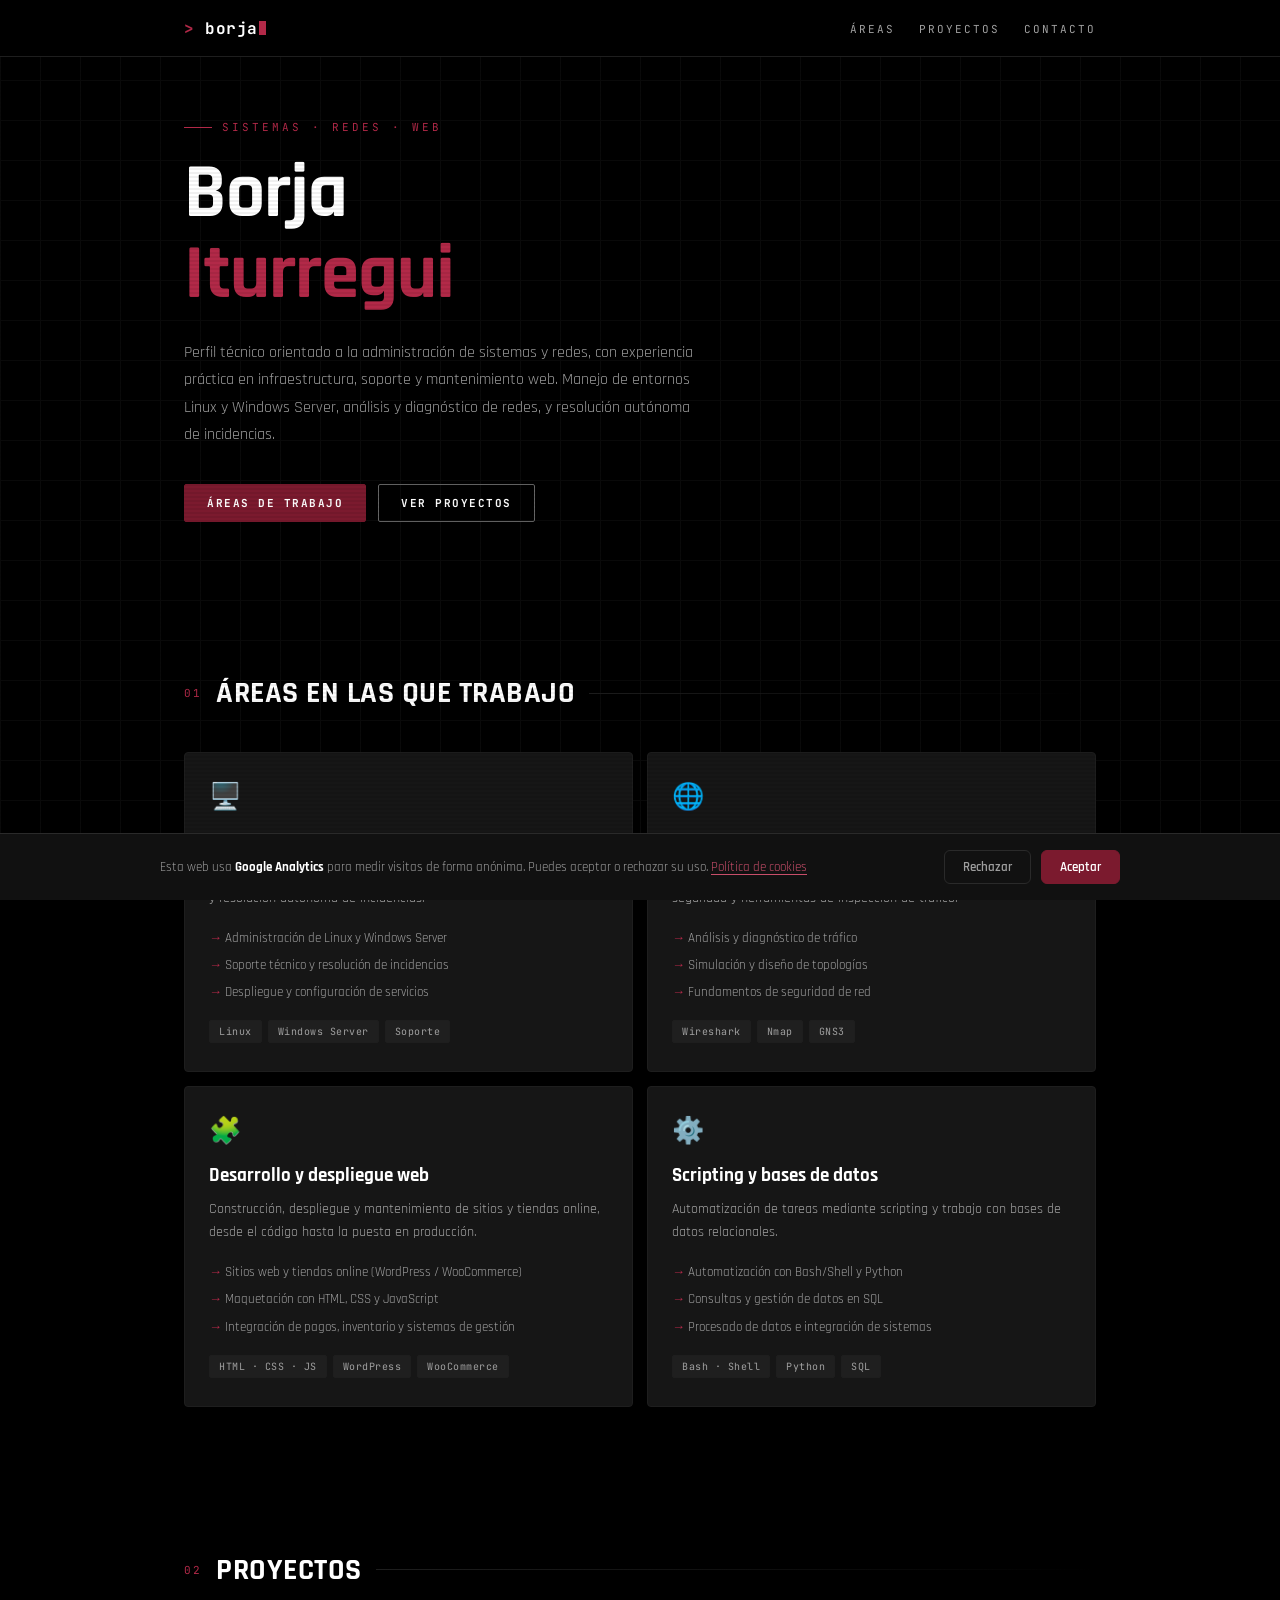
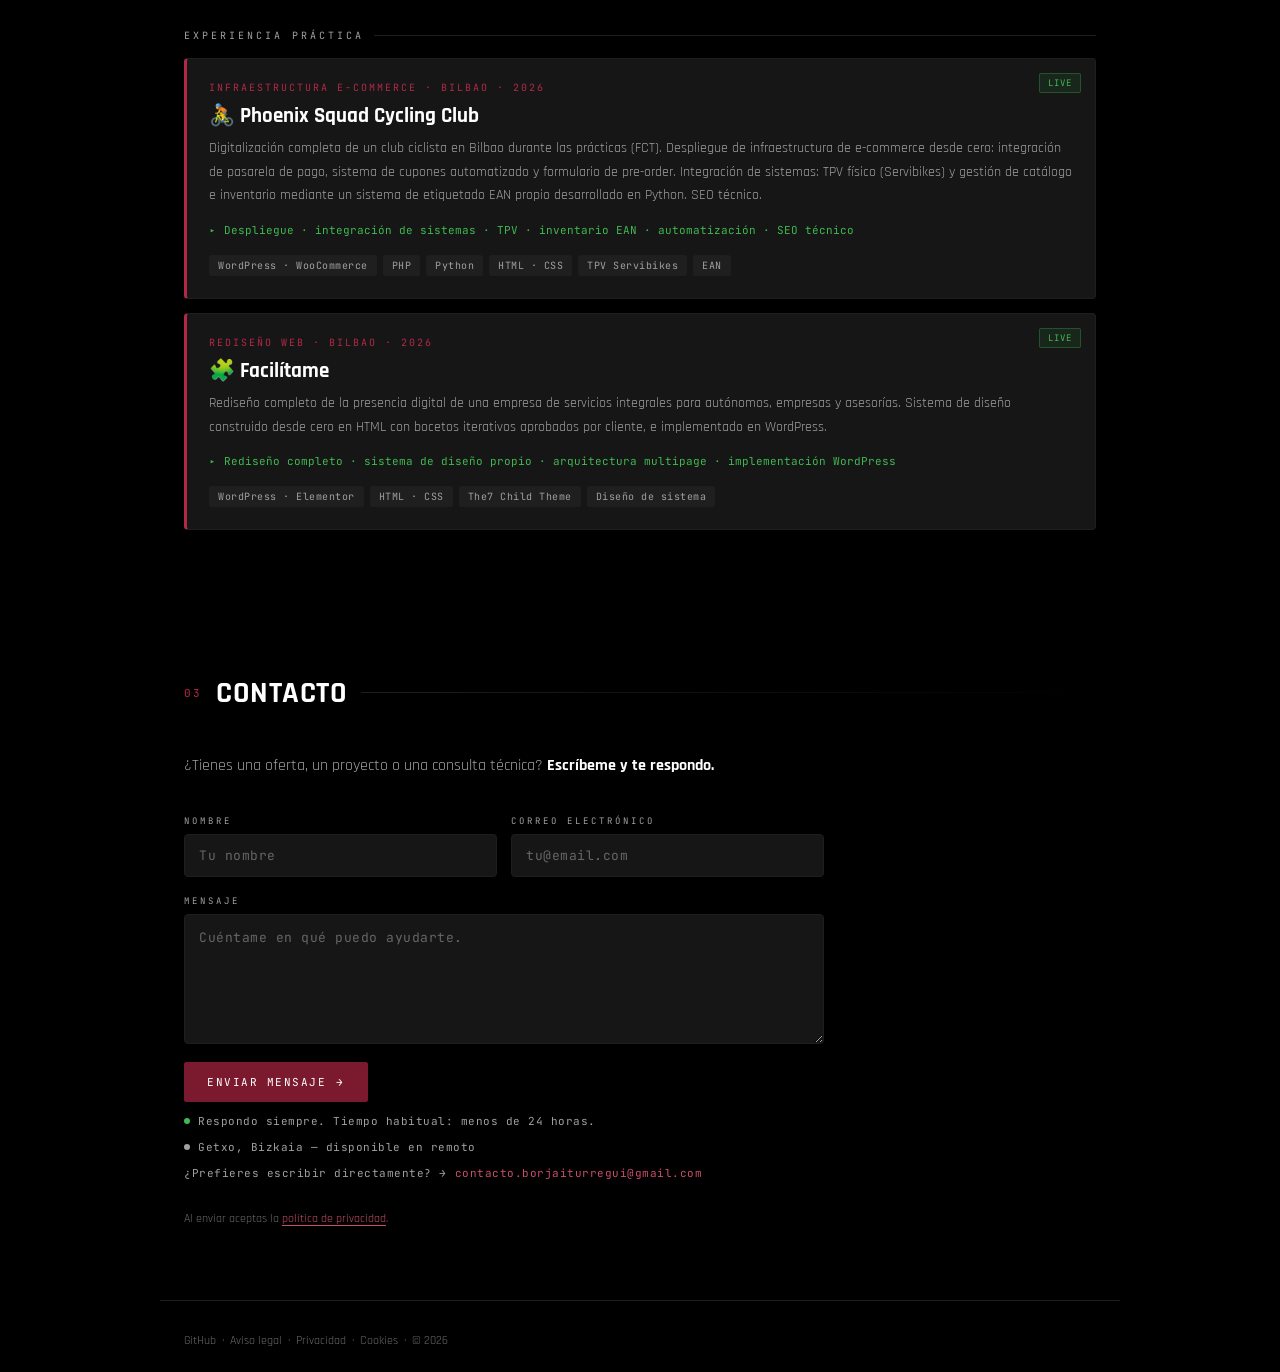
==== index.html @ fd753efa "Rebrand del portfolio: perfil de administración de sistemas y redes Actualiza contenido, tipografías" ====
<!DOCTYPE html>
<html lang="es">
<head>
<meta charset="UTF-8" />
<meta name="viewport" content="width=device-width, initial-scale=1.0" />
<title>Borja Iturregui — Administración de sistemas y redes</title>
<meta name="description" content="Perfil técnico en administración de sistemas, redes y soporte, con experiencia en infraestructura, despliegue web y resolución de incidencias. Linux, Windows Server, redes y desarrollo web." />
<meta name="keywords" content="administracion de sistemas, redes, soporte tecnico, asir, linux, windows server, getxo, bizkaia" />
<meta name="author" content="Borja Iturregui" />
<meta name="robots" content="index, follow" />
<link rel="canonical" href="https://borjaiturregui.github.io/" />
<link rel="icon" type="image/svg+xml" href="favicon.svg" />
<link rel="sitemap" type="application/xml" href="sitemap.xml" />
<meta property="og:type" content="website" />
<meta property="og:url" content="https://borjaiturregui.github.io/" />
<meta property="og:title" content="Borja Iturregui — Administración de sistemas y redes" />
<meta property="og:description" content="Perfil técnico en administración de sistemas, redes y soporte, con experiencia en infraestructura y desarrollo web." />
<meta property="og:locale" content="es_ES" />
<meta name="twitter:card" content="summary" />
<meta name="twitter:title" content="Borja Iturregui — Administración de sistemas y redes" />
<meta name="twitter:description" content="Perfil técnico en administración de sistemas, redes y soporte." />
<script type="application/ld+json">
{
  "@context": "https://schema.org",
  "@type": "Person",
  "name": "Borja Iturregui",
  "url": "https://borjaiturregui.github.io",
  "jobTitle": "Administrador de sistemas y redes",
  "description": "Perfil técnico en administración de sistemas, redes y soporte, con experiencia en infraestructura y desarrollo web.",
  "knowsAbout": ["Linux", "Windows Server", "Redes", "Wireshark", "Nmap", "GNS3", "Bash", "Python", "SQL", "HTML", "CSS", "WordPress"],
  "alumniOf": "CPES Ibaiondo — C.F.G.S. ASIR",
  "address": {
    "@type": "PostalAddress",
    "addressLocality": "Getxo",
    "addressRegion": "Bizkaia",
    "addressCountry": "ES"
  },
  "sameAs": ["https://github.com/borjaiturregui"]
}
</script>

<!--
  =====================================================================
  GOOGLE ANALYTICS 4 — CARGA CON CONSENTIMIENTO
  GA4 solo se activa si el usuario acepta cookies en el banner.
  Sin aceptación: no se carga ningún script de Google, no hay cookies.
  Gestionado por assets/js/cookies.js
  =====================================================================
-->
<script>
  /* Carga GA4 solo si hay consentimiento previo guardado */
  (function() {
    if (localStorage.getItem('cookies_consent') === 'aceptado') {
      var s = document.createElement('script');
      s.async = true;
      s.src = 'https://www.googletagmanager.com/gtag/js?id=G-2FGBBX9QL3';
      document.head.appendChild(s);
      window.dataLayer = window.dataLayer || [];
      function gtag(){dataLayer.push(arguments);}
      gtag('js', new Date());
      gtag('config', 'G-2FGBBX9QL3');
    }
  })();
</script>

<link rel="preconnect" href="https://fonts.googleapis.com" />
<link rel="preconnect" href="https://fonts.gstatic.com" crossorigin />
<link href="https://fonts.googleapis.com/css2?family=Rajdhani:wght@400;500;600;700&family=JetBrains+Mono:wght@400;700&display=swap" rel="stylesheet" />
<link rel="stylesheet" href="assets/css/base.css" />
<link rel="stylesheet" href="assets/css/nav.css" />
<link rel="stylesheet" href="assets/css/hero.css" />
<link rel="stylesheet" href="assets/css/sections.css" />
<link rel="stylesheet" href="assets/css/contact.css" />
<link rel="stylesheet" href="assets/css/footer.css" />
<link rel="stylesheet" href="assets/css/cookies.css" />
</head>
<body>
<div class="grid-bg"></div>

<!-- BANNER DE COOKIES -->
<div class="cookie-banner" id="cookieBanner" role="dialog" aria-label="Aviso de cookies" aria-modal="true">
  <div class="cookie-banner-inner">
    <p class="cookie-texto">
      Esta web usa <strong>Google Analytics</strong> para medir visitas de forma anónima.
      Puedes aceptar o rechazar su uso.
      <a href="cookies.html">Política de cookies</a>
    </p>
    <div class="cookie-acciones">
      <button class="cookie-btn cookie-btn-rechazar" id="cookieRechazar">Rechazar</button>
      <button class="cookie-btn cookie-btn-aceptar" id="cookieAceptar">Aceptar</button>
    </div>
  </div>
</div>

<!-- NAV -->
<nav>
  <div class="nav-inner">
    <a class="nav-logo" href="#">
      <span class="prompt">&gt;&nbsp;</span><span class="name">borja</span><span class="cursor"></span>
    </a>
    <ul class="nav-links">
      <li><a href="#areas">Áreas</a></li>
      <li><a href="#proyectos">Proyectos</a></li>
      <li><a href="#contacto">Contacto</a></li>
    </ul>
    <button class="nav-burger" id="burger" aria-label="Menú" aria-expanded="false">
      <span></span><span></span><span></span>
    </button>
  </div>
  <div class="nav-drawer" id="drawer">
    <a href="#areas">Áreas</a>
    <a href="#proyectos">Proyectos</a>
    <a href="#contacto">Contacto</a>
  </div>
</nav>

<!-- HERO -->
<header class="hero-wrap">
  <div class="hero">
    <div class="hero-tag fade-in">Sistemas · Redes · Web</div>
    <h1 class="fade-in delay-1">
      Borja
      <span class="line-red">Iturregui</span>
    </h1>
    <p class="hero-desc fade-in delay-2">
      Perfil técnico orientado a la administración de sistemas y redes, con experiencia práctica en infraestructura, soporte y mantenimiento web. Manejo de entornos Linux y Windows Server, análisis y diagnóstico de redes, y resolución autónoma de incidencias.
    </p>
    <div class="hero-cta fade-in delay-3">
      <a class="btn btn-primary" href="#areas">Áreas de trabajo</a>
      <a class="btn btn-ghost" href="#proyectos">Ver proyectos</a>
    </div>
  </div>
</header>

<main>
<!-- ÁREAS -->
<section id="areas">
  <div class="section-header reveal">
    <span class="section-num">01</span>
    <h2 class="section-title">Áreas en las que trabajo</h2>
  </div>

  <div class="areas-grid">

    <!-- Sistemas -->
    <div class="area-card reveal reveal-delay-1">
      <div class="area-icon" role="img" aria-label="Sistemas">🖥️</div>
      <div class="area-name">Sistemas</div>
      <p class="area-desc">
        Administración y mantenimiento de entornos de servidor, con soporte y resolución autónoma de incidencias.
      </p>
      <ul class="area-list">
        <li>Administración de Linux y Windows Server</li>
        <li>Soporte técnico y resolución de incidencias</li>
        <li>Despliegue y configuración de servicios</li>
      </ul>
      <div class="area-tags">
        <span class="area-tag">Linux</span>
        <span class="area-tag">Windows Server</span>
        <span class="area-tag">Soporte</span>
      </div>
    </div>

    <!-- Redes -->
    <div class="area-card reveal reveal-delay-2">
      <div class="area-icon" role="img" aria-label="Redes">🌐</div>
      <div class="area-name">Redes</div>
      <p class="area-desc">
        Análisis, diagnóstico y diseño de redes, con fundamentos de seguridad y herramientas de inspección de tráfico.
      </p>
      <ul class="area-list">
        <li>Análisis y diagnóstico de tráfico</li>
        <li>Simulación y diseño de topologías</li>
        <li>Fundamentos de seguridad de red</li>
      </ul>
      <div class="area-tags">
        <span class="area-tag">Wireshark</span>
        <span class="area-tag">Nmap</span>
        <span class="area-tag">GNS3</span>
      </div>
    </div>

    <!-- Desarrollo web -->
    <div class="area-card reveal reveal-delay-3">
      <div class="area-icon" role="img" aria-label="Desarrollo web">🧩</div>
      <div class="area-name">Desarrollo y despliegue web</div>
      <p class="area-desc">
        Construcción, despliegue y mantenimiento de sitios y tiendas online, desde el código hasta la puesta en producción.
      </p>
      <ul class="area-list">
        <li>Sitios web y tiendas online (WordPress / WooCommerce)</li>
        <li>Maquetación con HTML, CSS y JavaScript</li>
        <li>Integración de pagos, inventario y sistemas de gestión</li>
      </ul>
      <div class="area-tags">
        <span class="area-tag">HTML · CSS · JS</span>
        <span class="area-tag">WordPress</span>
        <span class="area-tag">WooCommerce</span>
      </div>
    </div>

    <!-- Scripting y BBDD -->
    <div class="area-card reveal reveal-delay-4">
      <div class="area-icon" role="img" aria-label="Scripting y bases de datos">⚙️</div>
      <div class="area-name">Scripting y bases de datos</div>
      <p class="area-desc">
        Automatización de tareas mediante scripting y trabajo con bases de datos relacionales.
      </p>
      <ul class="area-list">
        <li>Automatización con Bash/Shell y Python</li>
        <li>Consultas y gestión de datos en SQL</li>
        <li>Procesado de datos e integración de sistemas</li>
      </ul>
      <div class="area-tags">
        <span class="area-tag">Bash · Shell</span>
        <span class="area-tag">Python</span>
        <span class="area-tag">SQL</span>
      </div>
    </div>

  </div>
</section>

<!-- PROYECTOS -->
<section id="proyectos">
  <div class="section-header reveal">
    <span class="section-num">02</span>
    <h2 class="section-title">Proyectos</h2>
  </div>

  <div class="projects-block">
    <div class="block-label reveal">Experiencia práctica</div>
    <div class="project-grid">
      <a class="project-card client featured reveal reveal-delay-1" href="https://phoenixsquadcyclingclub.com/" target="_blank" rel="noreferrer">
        <span class="proj-status status-live">Live</span>
        <div class="proj-tag">Infraestructura e-commerce · Bilbao · 2026</div>
        <div class="proj-name">🚴 Phoenix Squad Cycling Club</div>
        <div class="proj-desc">
          Digitalización completa de un club ciclista en Bilbao durante las prácticas (FCT).
          Despliegue de infraestructura de e-commerce desde cero: integración de pasarela de
          pago, sistema de cupones automatizado y formulario de pre-order. Integración de
          sistemas: TPV físico (Servibikes) y gestión de catálogo e inventario mediante un
          sistema de etiquetado EAN propio desarrollado en Python. SEO técnico.
        </div>
        <div class="proj-result">
          Despliegue · integración de sistemas · TPV · inventario EAN · automatización · SEO técnico
        </div>
        <div class="proj-stack">
          <span class="stack-chip neutral">WordPress · WooCommerce</span>
          <span class="stack-chip neutral">PHP</span>
          <span class="stack-chip neutral">Python</span>
          <span class="stack-chip neutral">HTML · CSS</span>
          <span class="stack-chip neutral">TPV Servibikes</span>
          <span class="stack-chip neutral">EAN</span>
        </div>
      </a>

      <a class="project-card client featured reveal reveal-delay-2"
         href="https://facilitame.es/" target="_blank" rel="noreferrer">
        <span class="proj-status status-live">Live</span>
        <div class="proj-tag">Rediseño web · Bilbao · 2026</div>
        <div class="proj-name">🧩 Facilítame</div>
        <div class="proj-desc">
          Rediseño completo de la presencia digital de una empresa de servicios
          integrales para autónomos, empresas y asesorías. Sistema de diseño
          construido desde cero en HTML con bocetos iterativos aprobados por cliente,
          e implementado en WordPress.
        </div>
        <div class="proj-result">
          Rediseño completo · sistema de diseño propio · arquitectura multipage · implementación WordPress
        </div>
        <div class="proj-stack">
          <span class="stack-chip neutral">WordPress · Elementor</span>
          <span class="stack-chip neutral">HTML · CSS</span>
          <span class="stack-chip neutral">The7 Child Theme</span>
          <span class="stack-chip neutral">Diseño de sistema</span>
        </div>
      </a>
    </div>
  </div>
</section>

<!-- CONTACTO -->
<section id="contacto">
  <div class="section-header reveal">
    <span class="section-num">03</span>
    <h2 class="section-title">Contacto</h2>
  </div>
  <p class="contact-intro reveal reveal-delay-1">
    ¿Tienes una oferta, un proyecto o una consulta técnica? <strong>Escríbeme y te respondo.</strong>
  </p>
  <form class="form-contacto reveal reveal-delay-2" id="formContacto">
    <div class="form-row">
      <div class="form-grupo">
        <label for="nombre">Nombre</label>
        <input type="text" id="nombre" name="nombre" placeholder="Tu nombre" required autocomplete="name">
      </div>
      <div class="form-grupo">
        <label for="email">Correo electrónico</label>
        <input type="email" id="email" name="email" placeholder="tu@email.com" required autocomplete="email">
      </div>
    </div>
    <div class="form-grupo">
      <label for="mensaje">Mensaje</label>
      <textarea id="mensaje" name="mensaje" placeholder="Cuéntame en qué puedo ayudarte." required></textarea>
    </div>
    <div class="form-hp" aria-hidden="true">
      <input type="text" id="_hp" name="_hp" tabindex="-1" autocomplete="off">
    </div>
    <div class="form-footer">
      <button type="submit" class="btn-enviar" id="btnEnviar">
        Enviar mensaje <span class="btn-arrow">→</span>
      </button>
      <span class="responde-nota">
        <span class="dot"></span>
        Respondo siempre. Tiempo habitual: menos de 24 horas.
      </span>
      <span class="responde-nota">
        <span class="dot-muted"></span>
        Getxo, Bizkaia &mdash; disponible en remoto
      </span>
      <span class="responde-nota form-email-alt">
        ¿Prefieres escribir directamente? →
        <a href="mailto:contacto.borjaiturregui@gmail.com">contacto.borjaiturregui@gmail.com</a>
      </span>
    </div>
    <p class="form-privacidad">
      Al enviar aceptas la <a href="privacidad.html">política de privacidad</a>.
    </p>
  </form>
  <div class="form-exito" id="formExito">
    <div class="exito-icon">✓</div>
    <p><strong>Mensaje enviado.</strong><br>Te respondo en menos de 24 horas.</p>
  </div>
  <div class="form-error" id="formError"></div>
</section>

</main>

<!-- FOOTER -->
<footer>
  <p class="footer-legal">
    <a href="https://github.com/borjaiturregui" target="_blank" rel="noopener">GitHub</a>
    &nbsp;·&nbsp;
    <a href="aviso-legal.html">Aviso legal</a>
    &nbsp;·&nbsp;
    <a href="privacidad.html">Privacidad</a>
    &nbsp;·&nbsp;
    <a href="cookies.html">Cookies</a>
    &nbsp;·&nbsp;
    &copy; 2026
  </p>
</footer>

<script src="assets/js/nav.js"></script>
<script src="assets/js/reveal.js"></script>
<script src="assets/js/contact.js"></script>
<!-- Gestión del banner de cookies y carga condicional de GA4 -->
<script src="assets/js/cookies.js"></script>
</body>
</html>
---- assets/css/base.css ----
/* base.css — Variables CSS, reset, fondo de cuadrícula y animaciones globales
   Autor: Borja Iturregui — borjaiturregui.github.io */

:root {
  --black:   #000000;
  --card:    #161616;
  --border:  #1e1e1e;
  --red:     #7B1A2E;
  --red-hi:  #B22948;
  --red-dim: rgba(123, 26, 46, 0.18);
  --white:   #ffffff;
  --muted:   #a0a0a0;
  --dim:     #666666;
  --green:   #3fb950;
  --mono:    'JetBrains Mono', 'Courier New', monospace;
  --display: 'Rajdhani', sans-serif;
  --body:    'Rajdhani', sans-serif;
}

*, *::before, *::after { margin: 0; padding: 0; box-sizing: border-box; }

html { scroll-behavior: smooth; }

body {
  background: var(--black);
  color: var(--white);
  font-family: var(--body);
  font-size: 16px;
  overflow-x: hidden;
  cursor: crosshair;
}

body::after {
  content: '';
  position: fixed; inset: 0;
  background: repeating-linear-gradient(0deg, transparent, transparent 2px, rgba(0,0,0,0.06) 2px, rgba(0,0,0,0.06) 4px);
  pointer-events: none; z-index: 100;
}

.hidden { display: none !important; }

.grid-bg {
  position: fixed; inset: 0;
  background-image: linear-gradient(var(--border) 1px, transparent 1px), linear-gradient(90deg, var(--border) 1px, transparent 1px);
  background-size: 40px 40px;
  opacity: 0.35; z-index: 0; pointer-events: none;
}

/* ── KEYFRAMES ── */
@keyframes fadeup { from { opacity: 0; transform: translateY(18px); } to { opacity: 1; transform: translateY(0); } }
@keyframes blink  { 0%, 100% { opacity: 1; } 50% { opacity: 0; } }
@keyframes pulse  { 0%, 100% { opacity: 1; } 50% { opacity: 0.3; } }

/* ── ANIMACIONES DE ENTRADA ── */
.fade-in  { animation: fadeup 0.8s ease both; }
.delay-1  { animation-delay: 0.10s; }
.delay-2  { animation-delay: 0.20s; }
.delay-3  { animation-delay: 0.35s; }
.delay-4  { animation-delay: 0.50s; }

/* ── SCROLL REVEAL ── */
.reveal { opacity: 0; transform: translateY(24px); transition: opacity 0.65s ease, transform 0.65s ease; }
.reveal.visible { opacity: 1; transform: translateY(0); }
.reveal-delay-1 { transition-delay: 0.08s; }
.reveal-delay-2 { transition-delay: 0.16s; }
.reveal-delay-3 { transition-delay: 0.24s; }
.reveal-delay-4 { transition-delay: 0.32s; }
---- assets/css/nav.css ----
/* nav.css — Navegación fija, menú de escritorio y drawer móvil
   Autor: Borja Iturregui — borjaiturregui.github.io */

nav {
  position: fixed; top: 0; left: 0; right: 0;
  z-index: 200;
  background: rgba(0,0,0,0.93);
  backdrop-filter: blur(14px);
  border-bottom: 1px solid var(--border);
}

.nav-inner {
  max-width: 960px; margin: 0 auto; padding: 0 24px;
  height: 56px; display: flex; align-items: center; justify-content: space-between;
}

.nav-logo {
  font-family: var(--mono); font-size: 16px; font-weight: 700; letter-spacing: 0.5px;
  color: var(--white); text-decoration: none; white-space: nowrap;
  flex-shrink: 0; display: flex; align-items: center;
}
.nav-logo .prompt { color: var(--red-hi); }
.nav-logo .name   { color: var(--white); }
.nav-logo .cursor {
  display: inline-block; width: 7px; height: 14px;
  background: var(--red-hi); vertical-align: middle; margin-left: 1px;
  animation: blink 1s step-end infinite;
}

.nav-links { display: flex; gap: 24px; list-style: none; }
.nav-links a {
  font-family: var(--mono);
  color: var(--muted); text-decoration: none; font-size: 11px;
  letter-spacing: 2px; text-transform: uppercase; transition: color 0.2s; white-space: nowrap;
}
.nav-links a:hover { color: var(--red-hi); }

.nav-burger { display: none; flex-direction: column; gap: 5px; background: none; border: none; cursor: crosshair; padding: 4px; }
.nav-burger span { display: block; width: 22px; height: 2px; background: var(--white); transition: transform 0.3s, opacity 0.3s; }
.nav-burger.active span:nth-child(1) { transform: translateY(7px) rotate(45deg); }
.nav-burger.active span:nth-child(2) { opacity: 0; }
.nav-burger.active span:nth-child(3) { transform: translateY(-7px) rotate(-45deg); }

.nav-drawer {
  display: none; flex-direction: column;
  background: rgba(0,0,0,0.97); border-top: 1px solid var(--border);
  max-height: 0; overflow: hidden; transition: max-height 0.35s ease, padding 0.2s;
}
.nav-drawer.open { max-height: 380px; padding: 8px 0; }
.nav-drawer a {
  color: var(--muted); text-decoration: none; font-size: 12px;
  letter-spacing: 2px; text-transform: uppercase; padding: 14px 24px;
  border-bottom: 1px solid var(--border); transition: color 0.2s, background 0.2s;
}
.nav-drawer a:last-child { border-bottom: none; }
.nav-drawer a:hover { color: var(--red-hi); background: rgba(178,41,72,0.05); }

@media (max-width: 720px) {
  .nav-links  { display: none; }
  .nav-burger { display: flex; }
  .nav-drawer { display: flex; }
}
---- assets/css/hero.css ----
/* hero.css — Sección hero, tipografía principal y estilos de botones
   Autor: Borja Iturregui — borjaiturregui.github.io */

.hero-wrap { position: relative; z-index: 1; max-width: 960px; margin: 0 auto; padding: 0 24px; }
.hero {
  display: flex;
  flex-direction: column;
  max-width: 640px;
  padding: 120px 0 80px;
}

.hero-tag { font-family: var(--mono); font-size: 11px; letter-spacing: 3px; text-transform: uppercase; color: var(--red-hi); margin-bottom: 20px; display: flex; align-items: center; gap: 10px; }
.hero-tag::before { content: ''; width: 28px; height: 1px; background: var(--red-hi); }

.hero h1 { font-family: var(--display); font-size: clamp(44px, 6vw, 78px); font-weight: 700; line-height: 1.05; letter-spacing: -1px; margin-bottom: 24px; }
.hero h1 .line-red { color: var(--red-hi); display: block; }

.hero-desc { font-size: 16px; color: var(--muted); line-height: 1.7; max-width: 520px; margin-bottom: 36px; font-weight: 400; }
.hero-desc strong { color: var(--white); font-weight: 600; }
.hero-cta { display: flex; gap: 12px; flex-wrap: wrap; }

/* ── BOTONES ── */
.btn {
  display: inline-flex; align-items: center; gap: 8px;
  padding: 11px 22px; border-radius: 2px; font-family: var(--mono);
  font-size: 11px; font-weight: 700; letter-spacing: 1.5px; text-transform: uppercase;
  text-decoration: none; transition: background 0.2s, border-color 0.2s, transform 0.2s;
}
.btn-primary { background: var(--red); color: var(--white); border: 1px solid var(--red); }
.btn-primary:hover { background: var(--red-hi); border-color: var(--red-hi); }
.btn-ghost { background: transparent; color: var(--white); border: 1px solid var(--dim); }
.btn-ghost:hover { border-color: var(--white); }
---- assets/css/sections.css ----
/* sections.css — Sección servicios, proyectos, cards y chips de stack
   Autor: Borja Iturregui — borjaiturregui.github.io */

/* ── ESTRUCTURA DE SECCIONES ── */
section { position: relative; z-index: 1; max-width: 960px; margin: 0 auto; padding: 72px 24px; }
.section-header { display: flex; align-items: center; gap: 14px; margin-bottom: 40px; }
.section-num { font-size: 11px; color: var(--red-hi); letter-spacing: 2px; }
.section-title { font-family: var(--display); font-size: 26px; font-weight: 800; letter-spacing: -0.5px; }
.section-header::after { content: ''; flex: 1; height: 1px; background: linear-gradient(90deg, var(--border), transparent); }

/* ── ESTRUCTURA DE TITULOS ── */
.section-title { font-family: var(--display); font-size: 30px; font-weight: 700; letter-spacing: 0.5px; text-transform: uppercase; }
.section-num { font-family: var(--mono); font-size: 11px; color: var(--red-hi); letter-spacing: 2px; }

/* ── ÁREAS ── */
.areas-grid {
  display: grid; grid-template-columns: 1fr 1fr; gap: 14px;
}
@media (max-width: 600px) { .areas-grid { grid-template-columns: 1fr; } }

.area-card {
  background: var(--card); border: 1px solid var(--border); border-radius: 4px;
  padding: 28px 24px; position: relative; overflow: hidden;
  transition: border-color 0.2s, transform 0.2s;
}
.area-card::before {
  content: ''; position: absolute; top: 0; left: 0;
  width: 100%; height: 2px; background: var(--red);
  transform: scaleX(0); transform-origin: left; transition: transform 0.3s;
}
.area-card:hover { border-color: var(--red); transform: translateY(-2px); }
.area-card:hover::before { transform: scaleX(1); }

.area-icon { font-size: 26px; margin-bottom: 16px; }
.area-name { font-family: var(--display); font-size: 19px; font-weight: 700; color: var(--white); margin-bottom: 10px; line-height: 1.25; }
.area-desc { font-size: 14px; color: var(--muted); line-height: 1.65; margin-bottom: 18px; }
.area-list { list-style: none; margin-bottom: 18px; display: flex; flex-direction: column; gap: 7px; }
.area-list li { font-size: 13px; color: var(--muted); padding-left: 16px; position: relative; line-height: 1.55; }
.area-list li::before { content: '→'; position: absolute; left: 0; color: var(--red-hi); }
.area-tags { display: flex; flex-wrap: wrap; gap: 6px; }
.area-tag {
  font-family: var(--mono); font-size: 10px; padding: 4px 9px;
  background: rgba(255,255,255,0.04); border: 1px solid var(--border);
  border-radius: 2px; color: var(--muted); letter-spacing: 0.5px;
}

/* ── PROYECTOS ── */
.projects-block { margin-bottom: 40px; }
.projects-block:last-child { margin-bottom: 0; }

.block-label {
  font-family: var(--mono); font-size: 10px; letter-spacing: 3px; text-transform: uppercase;
  color: var(--muted); margin-bottom: 16px; display: flex; align-items: center; gap: 10px;
}
.block-label::after { content: ''; flex: 1; height: 1px; background: var(--border); }

.project-grid { display: grid; grid-template-columns: 1fr 1fr; gap: 14px; }
@media (max-width: 580px) { .project-grid { grid-template-columns: 1fr; } }

.project-card {
  background: var(--card); border: 1px solid var(--border); border-radius: 4px;
  padding: 22px; text-decoration: none; color: inherit; display: block;
  position: relative; overflow: hidden; transition: border-color 0.2s, transform 0.2s;
}
.project-card::before {
  content: ''; position: absolute; top: 0; left: 0;
  width: 100%; height: 2px; background: var(--red);
  transform: scaleX(0); transform-origin: left; transition: transform 0.3s;
}
.project-card:hover { border-color: var(--red); transform: translateY(-2px); }
.project-card:hover::before { transform: scaleX(1); }
.project-card.featured { grid-column: 1 / -1; }
.project-card.client { border-left: 3px solid var(--red-hi); }

.proj-tag { font-family: var(--mono); font-size: 10px; letter-spacing: 2px; text-transform: uppercase; color: var(--red-hi); margin-bottom: 8px; }
.proj-name { font-family: var(--display); font-size: 21px; font-weight: 700; color: var(--white); margin-bottom: 8px; }
.proj-desc { font-size: 14px; color: var(--muted); line-height: 1.7; margin-bottom: 14px; }
.proj-result {
  font-family: var(--mono); font-size: 11px; color: var(--green);
  display: flex; align-items: flex-start; gap: 8px; margin-bottom: 14px; line-height: 1.6;
}
.proj-result::before { content: "▸"; flex-shrink: 0; margin-top: 1px; }
.proj-stack { display: flex; flex-wrap: wrap; gap: 6px; }
.stack-chip { font-family: var(--mono); font-size: 10px; padding: 3px 8px; background: var(--red-dim); border: 1px solid rgba(178,41,72,0.3); border-radius: 2px; color: var(--red-hi); letter-spacing: 0.5px; }
.stack-chip.neutral { background: rgba(255,255,255,0.04); border-color: var(--border); color: var(--muted); }

.proj-status { font-family: var(--mono); position: absolute; top: 14px; right: 14px; font-size: 9px; letter-spacing: 1px; text-transform: uppercase; padding: 3px 8px; border-radius: 2px; }
.status-live { background: rgba(63,185,80,0.1); border: 1px solid rgba(63,185,80,0.3); color: var(--green); }
.status-wip  { background: rgba(249,168,37,0.1); border: 1px solid rgba(249,168,37,0.3); color: #F9A825; }
---- assets/css/contact.css ----
/* contact.css — Formulario de contacto, estados de éxito y error, honeypot
   Autor: Borja Iturregui — borjaiturregui.github.io */

.contact-intro { font-size: 16px; color: var(--muted); line-height: 1.7; max-width: 560px; margin-bottom: 36px; }
.contact-intro strong { color: var(--white); }

.form-contacto { display: flex; flex-direction: column; gap: 18px; max-width: 640px; }
.form-row { display: grid; grid-template-columns: 1fr 1fr; gap: 14px; }
@media (max-width: 520px) { .form-row { grid-template-columns: 1fr; } }

.form-grupo { display: flex; flex-direction: column; gap: 7px; }
.form-grupo label { font-family: var(--mono); font-size: 9px; letter-spacing: 3px; text-transform: uppercase; color: var(--muted); }

.form-grupo input,
.form-grupo textarea,
.form-grupo select {
  background: var(--card); border: 1px solid var(--border); border-radius: 4px;
  padding: 12px 14px; font-family: var(--mono); font-size: 13px; color: var(--white);
  outline: none; transition: border-color 0.2s, box-shadow 0.2s;
  width: 100%; -webkit-appearance: none; appearance: none; letter-spacing: 0.5px;
}
.form-grupo input::placeholder,
.form-grupo textarea::placeholder { color: var(--dim); }
.form-grupo input:focus,
.form-grupo textarea:focus,
.form-grupo select:focus { border-color: var(--red); box-shadow: 0 0 0 3px rgba(123,26,46,0.15); }

.form-grupo textarea { resize: vertical; min-height: 130px; line-height: 1.7; }
.form-grupo select {
  color: var(--muted); background-color: var(--card);
  background-image: url("data:image/svg+xml,%3Csvg xmlns='http://www.w3.org/2000/svg' width='12' height='8' viewBox='0 0 12 8'%3E%3Cpath d='M1 1l5 5 5-5' stroke='%23333333' stroke-width='1.5' fill='none' stroke-linecap='round'/%3E%3C/svg%3E");
  background-repeat: no-repeat; background-position: right 12px center; padding-right: 32px;
}
.form-grupo select option { background: var(--card); color: var(--white); }

.form-footer { display: flex; flex-direction: column; gap: 12px; }

.btn-enviar {
  display: inline-flex; align-items: center; gap: 10px;
  background: var(--red); border: 1px solid var(--red); border-radius: 2px;
  padding: 12px 22px; font-family: var(--mono); font-size: 11px;
  letter-spacing: 1.5px; text-transform: uppercase; color: var(--white);
  transition: background 0.2s, border-color 0.2s, transform 0.15s;
  align-self: flex-start; cursor: crosshair;
}
.btn-enviar:hover { background: var(--red-hi); border-color: var(--red-hi); transform: translateY(-1px); }
.btn-enviar:active { transform: translateY(0); }
.btn-enviar .btn-arrow { transition: transform 0.2s; }
.btn-enviar:hover .btn-arrow { transform: translateX(4px); }
.btn-enviar:disabled { opacity: 0.5; cursor: default; }

.responde-nota {
  font-family: var(--mono); font-size: 11px; color: var(--muted);
  display: flex; align-items: center; gap: 8px; letter-spacing: 0.5px;
}
.responde-nota .dot { width: 6px; height: 6px; background: var(--green); border-radius: 50%; flex-shrink: 0; animation: pulse 2s infinite; }
.responde-nota .dot-muted { width: 6px; height: 6px; background: var(--muted); border-radius: 50%; flex-shrink: 0; }

/* ── HONEYPOT ANTI-SPAM ── */
.form-hp { display: none; }

/* ── ESTADO ÉXITO ── */
.form-exito {
  display: none; background: rgba(63,185,80,0.06); border: 1px solid rgba(63,185,80,0.2);
  border-radius: 4px; padding: 24px; flex-direction: column; align-items: flex-start; gap: 8px; max-width: 640px;
}
.form-exito.visible { display: flex; animation: fadeup 0.4s ease; }
.form-exito .exito-icon { font-size: 24px; }
.form-exito p { font-size: 14px; color: var(--muted); line-height: 1.6; }
.form-exito strong { color: var(--green); }

/* ── ESTADO ERROR ── */
.form-error {
  display: none;
  background: rgba(178, 41, 72, 0.06);
  border: 1px solid rgba(178, 41, 72, 0.25);
  border-radius: 4px;
  padding: 16px;
  font-size: 12px;
  color: #e57373;
  max-width: 640px;
  margin-top: 12px;
  line-height: 1.6;
}
.form-error.visible { display: block; animation: fadeup 0.4s ease; }
---- assets/css/footer.css ----
/* footer.css — Pie de página
   Autor: Borja Iturregui — borjaiturregui.github.io */

footer {
  position: relative; z-index: 1; border-top: 1px solid var(--border);
  max-width: 960px; margin: 0 auto; padding: 24px;
  display: flex; justify-content: space-between; align-items: center; flex-wrap: wrap; gap: 8px;
}
footer p { font-size: 11px; color: var(--dim); }
footer span { color: var(--red-hi); }
footer a { color: var(--muted); text-decoration: none; transition: color 0.2s; }
footer a:hover { color: var(--red-hi); }

/* ── Legal ── */
.footer-legal {
  width: 100%;
  font-size: 11px;
  color: var(--dim);
  white-space: nowrap;
}

/* En escritorio: todo en línea, sin cambios */
.footer-bloque-izq,
.footer-sep,
.footer-bloque-der {
  display: inline;
  white-space: nowrap;
}

/* En móvil: dos líneas limpias */
@media (max-width: 520px) {
  .footer-legal {
    white-space: normal;
    line-height: 1.9;
  }

  .footer-sep {
    display: none; /* ocultamos el · central */
  }

  .footer-bloque-izq {
    display: block;
  }

  .footer-bloque-der {
    display: block;
  }
}
---- assets/css/cookies.css ----
/* ============================================================
   cookies.css — Estilos del banner de consentimiento de cookies
   y elementos: form-privacidad, footer-legal
   Sigue la estética del portfolio (JetBrains Mono / Rajdhani,
   paleta oscura, acento rojo vino)
   ============================================================ */

/* ── AVISO RGPD JUNTO AL FORMULARIO ── */
.form-privacidad {
  margin-top: 12px;
  font-size: 0.75rem;
  color: #6b6b6b;
  line-height: 1.5;
}

.form-privacidad a {
  color: #C94E6A; /* RojoVino400 */
  text-decoration: underline;
  text-underline-offset: 3px;
  transition: color 0.2s;
}

.form-privacidad a:hover {
  color: #B22948; /* RojoVino500 */
}

/* ── ENLACE DE EMAIL ALTERNATIVO EN EL FORM ── */
.form-email-alt a {
  color: #C94E6A; /* RojoVino400 */
  text-decoration: none;
  transition: color 0.2s;
}
.form-email-alt a:hover { color: #B22948; }

/* ── FOOTER LEGAL ── */
.footer-legal {
  margin-top: 8px;
  font-size: 0.75rem;
  color: #6b6b6b;
}

.footer-legal a {
  color: #6b6b6b;
  text-decoration: none;
  transition: color 0.2s;
}

.footer-legal a:hover {
  color: #C94E6A; /* RojoVino400 */
}

/* ── BANNER DE COOKIES ── */
.cookie-banner {
  position: fixed;
  bottom: 0;
  left: 0;
  right: 0;
  z-index: 9999;
  background: #111111; /* NegroCard */
  border-top: 1px solid #2A2A2A; /* GrisOscuro */
  padding: 16px 24px;
  /* Oculto por defecto; cookies.js lo muestra si no hay decisión guardada */
  display: none;
}

.cookie-banner.visible {
  display: block;
}

.cookie-banner-inner {
  max-width: 960px;
  margin: 0 auto;
  display: flex;
  align-items: center;
  justify-content: space-between;
  gap: 24px;
  flex-wrap: wrap;
}

.cookie-texto {
  font-size: 0.82rem;
  color: #9E9E9E; /* GrisClaro */
  line-height: 1.6;
  flex: 1;
  min-width: 200px;
}

.cookie-texto strong {
  color: #FFFFFF;
}

.cookie-texto a {
  color: #C94E6A; /* RojoVino400 */
  text-decoration: underline;
  text-underline-offset: 3px;
  transition: color 0.2s;
}

.cookie-texto a:hover {
  color: #B22948;
}

.cookie-acciones {
  display: flex;
  gap: 10px;
  flex-shrink: 0;
}

.cookie-btn {
  font-family: inherit;
  font-size: 0.8rem;
  font-weight: 600;
  padding: 8px 18px;
  border-radius: 6px;
  cursor: pointer;
  border: 1px solid transparent;
  transition: background 0.2s, color 0.2s, border-color 0.2s;
  white-space: nowrap;
}

.cookie-btn-rechazar {
  background: transparent;
  color: #9E9E9E;
  border-color: #2A2A2A;
}

.cookie-btn-rechazar:hover {
  border-color: #6b6b6b;
  color: #FFFFFF;
}

.cookie-btn-aceptar {
  background: #7B1A2E; /* RojoVino700 */
  color: #FFFFFF;
  border-color: #7B1A2E;
}

.cookie-btn-aceptar:hover {
  background: #9A2340; /* RojoVino600 */
  border-color: #9A2340;
}

/* ── RESPONSIVE ── */
@media (max-width: 600px) {
  .cookie-banner-inner {
    flex-direction: column;
    align-items: flex-start;
    gap: 14px;
  }

  .cookie-acciones {
    width: 100%;
    justify-content: flex-end;
  }
}
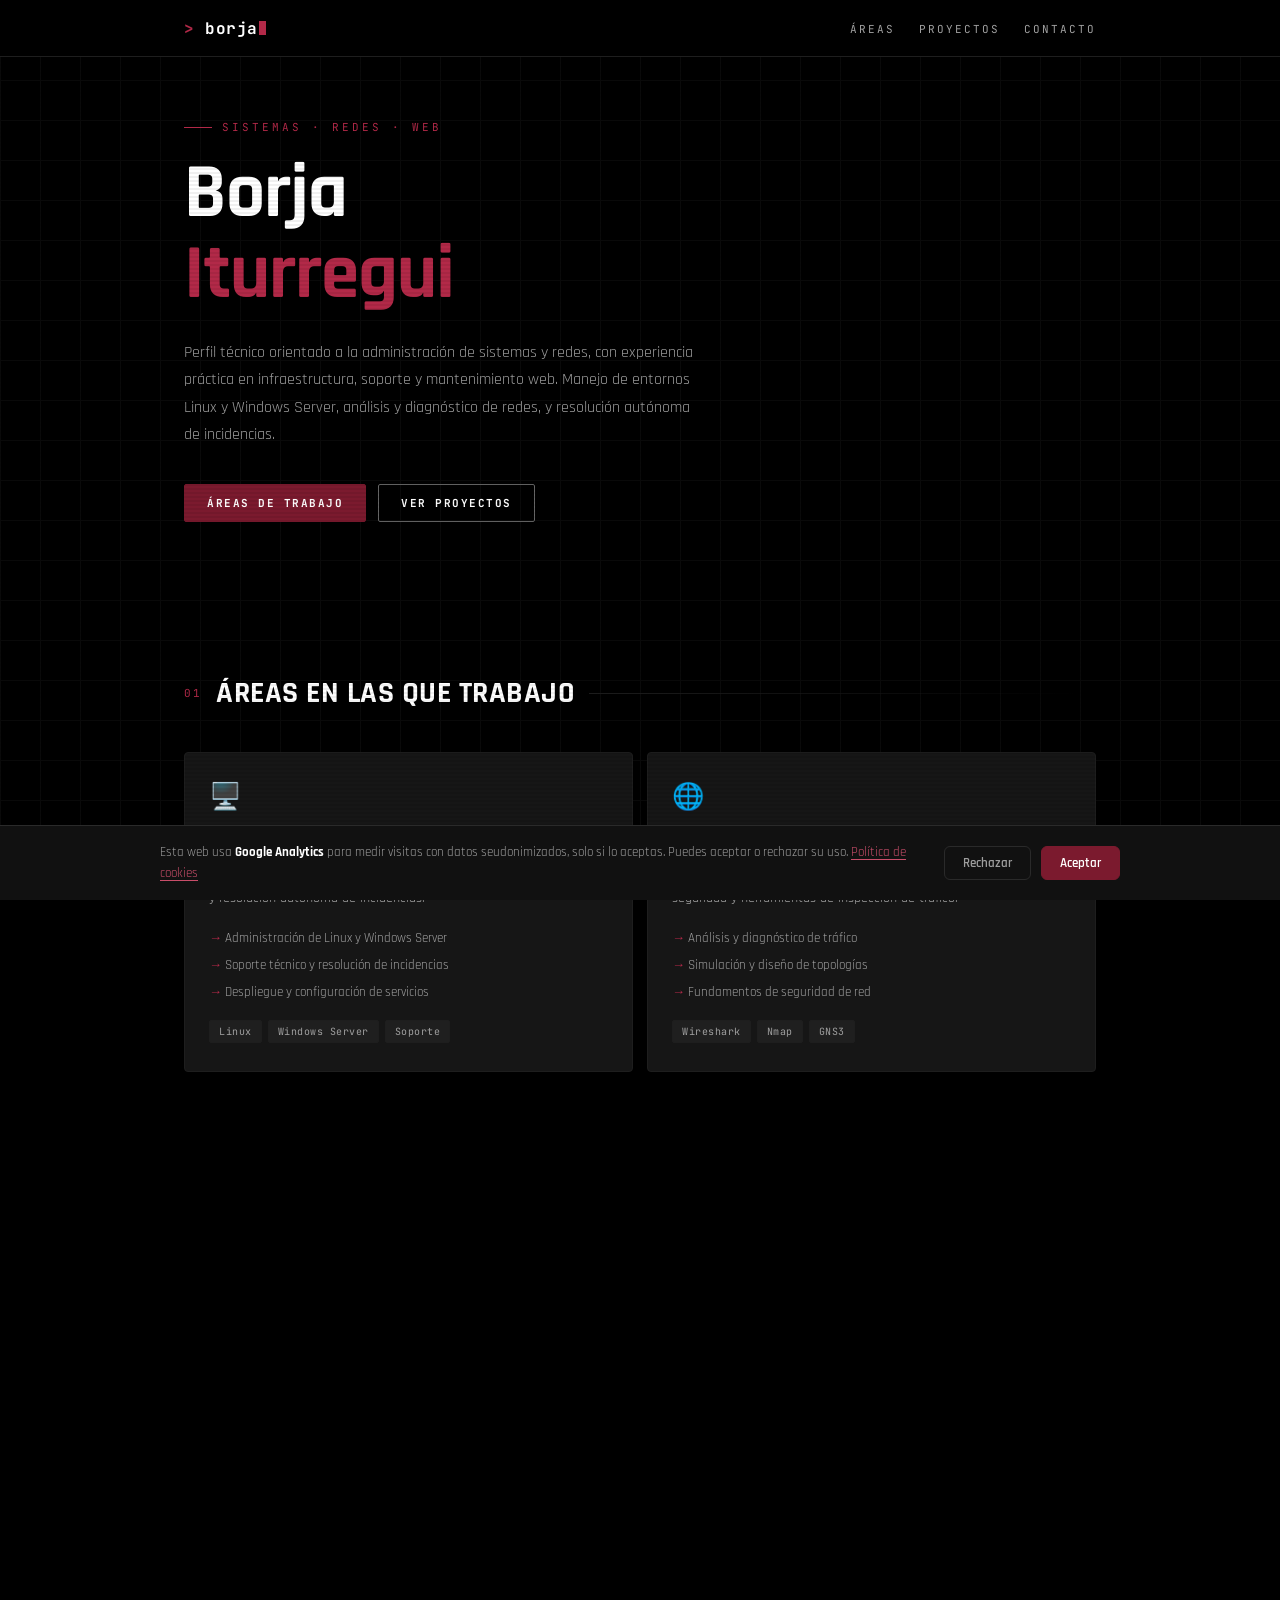
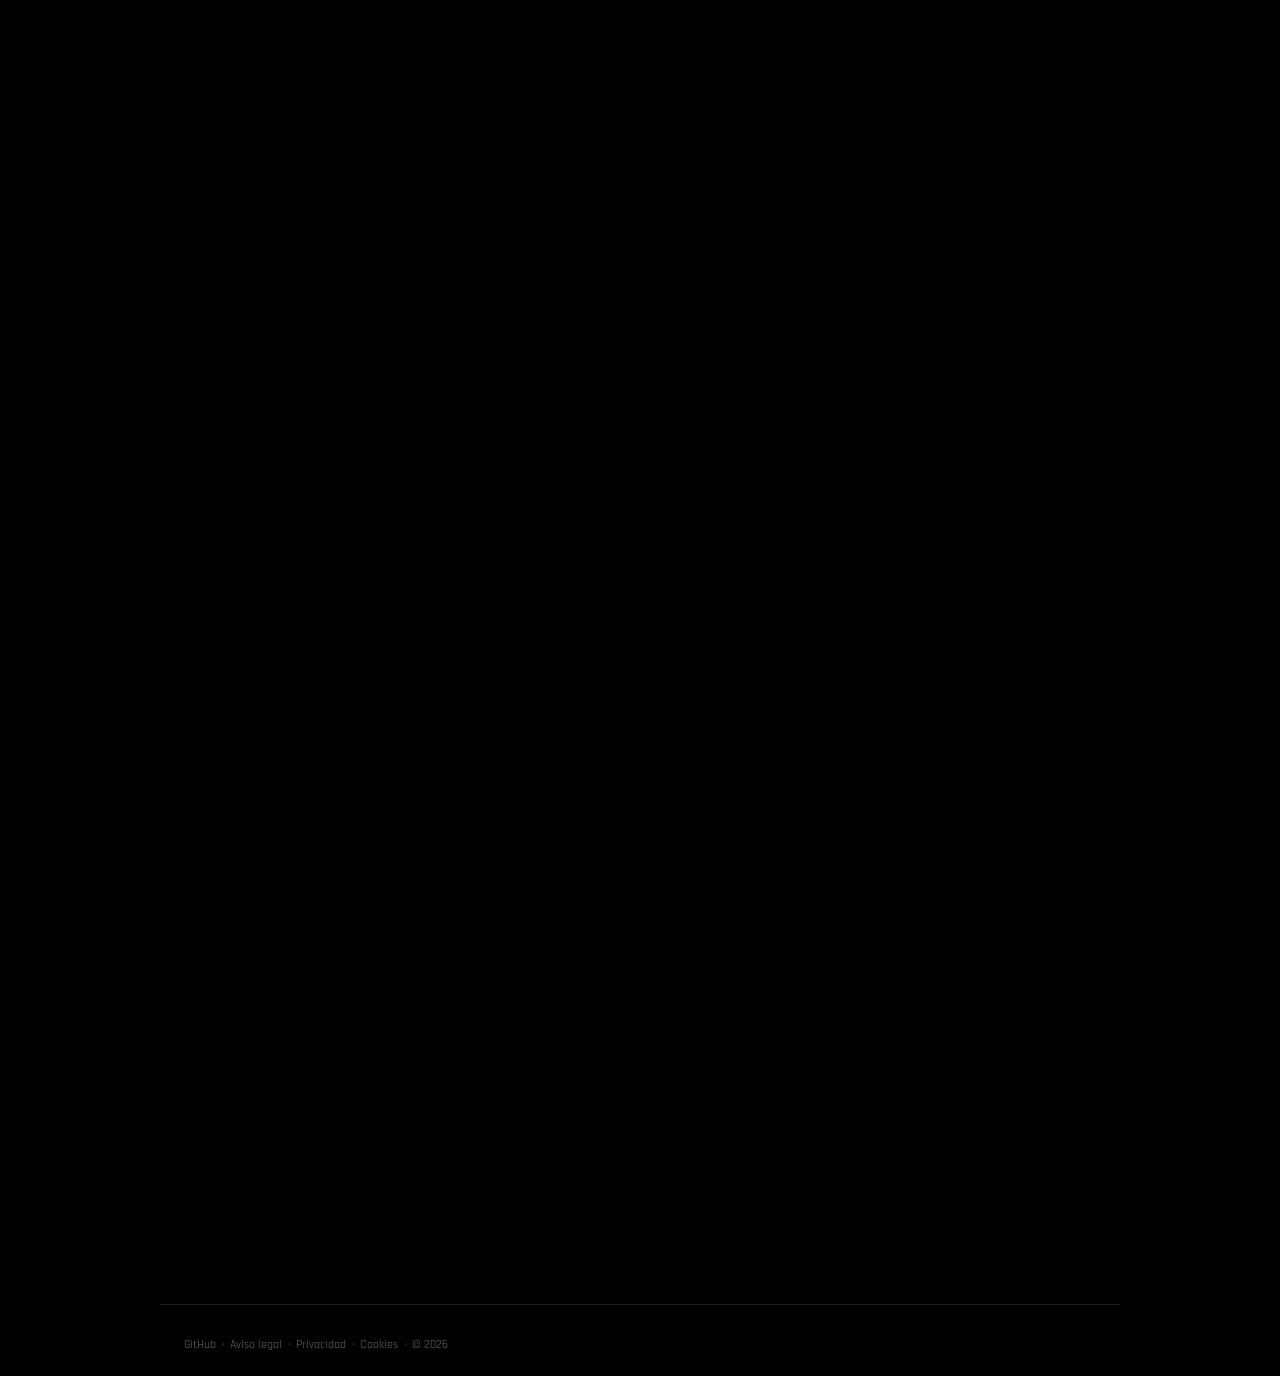
==== commit cd5c8935: "Corregir hallazgos de la auditoría: privacidad, CSP, robustez y accesibilidad Privacidad / RGPD - Se" ====
--- a/index.html
+++ b/index.html
@@ -2,6 +2,7 @@
 <html lang="es">
 <head>
 <meta charset="UTF-8" />
+<meta http-equiv="Content-Security-Policy" content="default-src 'self'; script-src 'self' https://*.googletagmanager.com; style-src 'self'; img-src 'self' data: https://*.google-analytics.com https://*.googletagmanager.com https://*.g.doubleclick.net https://*.google.com; font-src 'self'; connect-src 'self' https://script.google.com https://script.googleusercontent.com https://*.google-analytics.com https://*.analytics.google.com https://*.googletagmanager.com https://*.g.doubleclick.net https://*.google.com; object-src 'none'; base-uri 'self'; form-action 'self'" />
 <meta name="viewport" content="width=device-width, initial-scale=1.0" />
 <title>Borja Iturregui — Administración de sistemas y redes</title>
 <meta name="description" content="Perfil técnico en administración de sistemas, redes y soporte, con experiencia en infraestructura, despliegue web y resolución de incidencias. Linux, Windows Server, redes y desarrollo web." />
@@ -16,9 +17,14 @@
 <meta property="og:title" content="Borja Iturregui — Administración de sistemas y redes" />
 <meta property="og:description" content="Perfil técnico en administración de sistemas, redes y soporte, con experiencia en infraestructura y desarrollo web." />
 <meta property="og:locale" content="es_ES" />
-<meta name="twitter:card" content="summary" />
+<meta property="og:image" content="https://borjaiturregui.github.io/og-image.png" />
+<meta property="og:image:width" content="1200" />
+<meta property="og:image:height" content="630" />
+<meta property="og:image:alt" content="Borja Iturregui — Administración de sistemas y redes" />
+<meta name="twitter:card" content="summary_large_image" />
 <meta name="twitter:title" content="Borja Iturregui — Administración de sistemas y redes" />
 <meta name="twitter:description" content="Perfil técnico en administración de sistemas, redes y soporte." />
+<meta name="twitter:image" content="https://borjaiturregui.github.io/og-image.png" />
 <script type="application/ld+json">
 {
   "@context": "https://schema.org",
@@ -39,33 +45,10 @@
 }
 </script>
 
-<!--
-  =====================================================================
-  GOOGLE ANALYTICS 4 — CARGA CON CONSENTIMIENTO
-  GA4 solo se activa si el usuario acepta cookies en el banner.
-  Sin aceptación: no se carga ningún script de Google, no hay cookies.
-  Gestionado por assets/js/cookies.js
-  =====================================================================
--->
-<script>
-  /* Carga GA4 solo si hay consentimiento previo guardado */
-  (function() {
-    if (localStorage.getItem('cookies_consent') === 'aceptado') {
-      var s = document.createElement('script');
-      s.async = true;
-      s.src = 'https://www.googletagmanager.com/gtag/js?id=G-2FGBBX9QL3';
-      document.head.appendChild(s);
-      window.dataLayer = window.dataLayer || [];
-      function gtag(){dataLayer.push(arguments);}
-      gtag('js', new Date());
-      gtag('config', 'G-2FGBBX9QL3');
-    }
-  })();
-</script>
-
-<link rel="preconnect" href="https://fonts.googleapis.com" />
-<link rel="preconnect" href="https://fonts.gstatic.com" crossorigin />
-<link href="https://fonts.googleapis.com/css2?family=Rajdhani:wght@400;500;600;700&family=JetBrains+Mono:wght@400;700&display=swap" rel="stylesheet" />
+<!-- Consentimiento de cookies: marca <html class="js"> y carga GA4 solo si ya se aceptó -->
+<script src="assets/js/consent.js" data-autoload-ga></script>
+
+<link rel="stylesheet" href="assets/css/fonts.css" />
 <link rel="stylesheet" href="assets/css/base.css" />
 <link rel="stylesheet" href="assets/css/nav.css" />
 <link rel="stylesheet" href="assets/css/hero.css" />
@@ -78,16 +61,16 @@
 <div class="grid-bg"></div>
 
 <!-- BANNER DE COOKIES -->
-<div class="cookie-banner" id="cookieBanner" role="dialog" aria-label="Aviso de cookies" aria-modal="true">
+<div class="cookie-banner" id="cookieBanner" role="region" aria-label="Aviso de cookies">
   <div class="cookie-banner-inner">
     <p class="cookie-texto">
-      Esta web usa <strong>Google Analytics</strong> para medir visitas de forma anónima.
+      Esta web usa <strong>Google Analytics</strong> para medir visitas con datos seudonimizados, solo si lo aceptas.
       Puedes aceptar o rechazar su uso.
       <a href="cookies.html">Política de cookies</a>
     </p>
     <div class="cookie-acciones">
-      <button class="cookie-btn cookie-btn-rechazar" id="cookieRechazar">Rechazar</button>
-      <button class="cookie-btn cookie-btn-aceptar" id="cookieAceptar">Aceptar</button>
+      <button type="button" class="cookie-btn cookie-btn-rechazar" id="cookieRechazar">Rechazar</button>
+      <button type="button" class="cookie-btn cookie-btn-aceptar" id="cookieAceptar">Aceptar</button>
     </div>
   </div>
 </div>
@@ -289,20 +272,20 @@
   <p class="contact-intro reveal reveal-delay-1">
     ¿Tienes una oferta, un proyecto o una consulta técnica? <strong>Escríbeme y te respondo.</strong>
   </p>
-  <form class="form-contacto reveal reveal-delay-2" id="formContacto">
+  <form class="form-contacto reveal reveal-delay-2" id="formContacto" method="post">
     <div class="form-row">
       <div class="form-grupo">
         <label for="nombre">Nombre</label>
-        <input type="text" id="nombre" name="nombre" placeholder="Tu nombre" required autocomplete="name">
+        <input type="text" id="nombre" name="nombre" placeholder="Tu nombre" required maxlength="100" autocomplete="name">
       </div>
       <div class="form-grupo">
         <label for="email">Correo electrónico</label>
-        <input type="email" id="email" name="email" placeholder="tu@email.com" required autocomplete="email">
+        <input type="email" id="email" name="email" placeholder="tu@email.com" required maxlength="254" autocomplete="email">
       </div>
     </div>
     <div class="form-grupo">
       <label for="mensaje">Mensaje</label>
-      <textarea id="mensaje" name="mensaje" placeholder="Cuéntame en qué puedo ayudarte." required></textarea>
+      <textarea id="mensaje" name="mensaje" placeholder="Cuéntame en qué puedo ayudarte." required maxlength="5000"></textarea>
     </div>
     <div class="form-hp" aria-hidden="true">
       <input type="text" id="_hp" name="_hp" tabindex="-1" autocomplete="off">
@@ -328,11 +311,11 @@
       Al enviar aceptas la <a href="privacidad.html">política de privacidad</a>.
     </p>
   </form>
-  <div class="form-exito" id="formExito">
+  <div class="form-exito" id="formExito" role="status">
     <div class="exito-icon">✓</div>
     <p><strong>Mensaje enviado.</strong><br>Te respondo en menos de 24 horas.</p>
   </div>
-  <div class="form-error" id="formError"></div>
+  <div class="form-error" id="formError" role="alert"></div>
 </section>
 
 </main>
@@ -355,7 +338,7 @@
 <script src="assets/js/nav.js"></script>
 <script src="assets/js/reveal.js"></script>
 <script src="assets/js/contact.js"></script>
-<!-- Gestión del banner de cookies y carga condicional de GA4 -->
+<!-- Banner de cookies (la lógica de consentimiento está en consent.js) -->
 <script src="assets/js/cookies.js"></script>
 </body>
 </html>
--- a/assets/css/fonts.css
+++ b/assets/css/fonts.css
@@ -0,0 +1,122 @@
+/* fonts.css — Tipografías servidas desde el propio sitio (sin peticiones a Google Fonts)
+   Rajdhani y JetBrains Mono — SIL Open Font License 1.1 */
+
+/* latin-ext */
+@font-face {
+  font-family: 'JetBrains Mono';
+  font-style: normal;
+  font-weight: 400;
+  font-display: swap;
+  src: url('../fonts/jetbrains-mono-latin-ext.woff2') format('woff2');
+  unicode-range: U+0100-02BA, U+02BD-02C5, U+02C7-02CC, U+02CE-02D7, U+02DD-02FF, U+0304, U+0308, U+0329, U+1D00-1DBF, U+1E00-1E9F, U+1EF2-1EFF, U+2020, U+20A0-20AB, U+20AD-20C0, U+2113, U+2C60-2C7F, U+A720-A7FF;
+}
+
+/* latin */
+@font-face {
+  font-family: 'JetBrains Mono';
+  font-style: normal;
+  font-weight: 400;
+  font-display: swap;
+  src: url('../fonts/jetbrains-mono-latin.woff2') format('woff2');
+  unicode-range: U+0000-00FF, U+0131, U+0152-0153, U+02BB-02BC, U+02C6, U+02DA, U+02DC, U+0304, U+0308, U+0329, U+2000-206F, U+20AC, U+2122, U+2191, U+2193, U+2212, U+2215, U+FEFF, U+FFFD;
+}
+
+/* latin-ext */
+@font-face {
+  font-family: 'JetBrains Mono';
+  font-style: normal;
+  font-weight: 700;
+  font-display: swap;
+  src: url('../fonts/jetbrains-mono-latin-ext.woff2') format('woff2');
+  unicode-range: U+0100-02BA, U+02BD-02C5, U+02C7-02CC, U+02CE-02D7, U+02DD-02FF, U+0304, U+0308, U+0329, U+1D00-1DBF, U+1E00-1E9F, U+1EF2-1EFF, U+2020, U+20A0-20AB, U+20AD-20C0, U+2113, U+2C60-2C7F, U+A720-A7FF;
+}
+
+/* latin */
+@font-face {
+  font-family: 'JetBrains Mono';
+  font-style: normal;
+  font-weight: 700;
+  font-display: swap;
+  src: url('../fonts/jetbrains-mono-latin.woff2') format('woff2');
+  unicode-range: U+0000-00FF, U+0131, U+0152-0153, U+02BB-02BC, U+02C6, U+02DA, U+02DC, U+0304, U+0308, U+0329, U+2000-206F, U+20AC, U+2122, U+2191, U+2193, U+2212, U+2215, U+FEFF, U+FFFD;
+}
+
+/* latin-ext */
+@font-face {
+  font-family: 'Rajdhani';
+  font-style: normal;
+  font-weight: 400;
+  font-display: swap;
+  src: url('../fonts/rajdhani-400-latin-ext.woff2') format('woff2');
+  unicode-range: U+0100-02BA, U+02BD-02C5, U+02C7-02CC, U+02CE-02D7, U+02DD-02FF, U+0304, U+0308, U+0329, U+1D00-1DBF, U+1E00-1E9F, U+1EF2-1EFF, U+2020, U+20A0-20AB, U+20AD-20C0, U+2113, U+2C60-2C7F, U+A720-A7FF;
+}
+
+/* latin */
+@font-face {
+  font-family: 'Rajdhani';
+  font-style: normal;
+  font-weight: 400;
+  font-display: swap;
+  src: url('../fonts/rajdhani-400-latin.woff2') format('woff2');
+  unicode-range: U+0000-00FF, U+0131, U+0152-0153, U+02BB-02BC, U+02C6, U+02DA, U+02DC, U+0304, U+0308, U+0329, U+2000-206F, U+20AC, U+2122, U+2191, U+2193, U+2212, U+2215, U+FEFF, U+FFFD;
+}
+
+/* latin-ext */
+@font-face {
+  font-family: 'Rajdhani';
+  font-style: normal;
+  font-weight: 500;
+  font-display: swap;
+  src: url('../fonts/rajdhani-500-latin-ext.woff2') format('woff2');
+  unicode-range: U+0100-02BA, U+02BD-02C5, U+02C7-02CC, U+02CE-02D7, U+02DD-02FF, U+0304, U+0308, U+0329, U+1D00-1DBF, U+1E00-1E9F, U+1EF2-1EFF, U+2020, U+20A0-20AB, U+20AD-20C0, U+2113, U+2C60-2C7F, U+A720-A7FF;
+}
+
+/* latin */
+@font-face {
+  font-family: 'Rajdhani';
+  font-style: normal;
+  font-weight: 500;
+  font-display: swap;
+  src: url('../fonts/rajdhani-500-latin.woff2') format('woff2');
+  unicode-range: U+0000-00FF, U+0131, U+0152-0153, U+02BB-02BC, U+02C6, U+02DA, U+02DC, U+0304, U+0308, U+0329, U+2000-206F, U+20AC, U+2122, U+2191, U+2193, U+2212, U+2215, U+FEFF, U+FFFD;
+}
+
+/* latin-ext */
+@font-face {
+  font-family: 'Rajdhani';
+  font-style: normal;
+  font-weight: 600;
+  font-display: swap;
+  src: url('../fonts/rajdhani-600-latin-ext.woff2') format('woff2');
+  unicode-range: U+0100-02BA, U+02BD-02C5, U+02C7-02CC, U+02CE-02D7, U+02DD-02FF, U+0304, U+0308, U+0329, U+1D00-1DBF, U+1E00-1E9F, U+1EF2-1EFF, U+2020, U+20A0-20AB, U+20AD-20C0, U+2113, U+2C60-2C7F, U+A720-A7FF;
+}
+
+/* latin */
+@font-face {
+  font-family: 'Rajdhani';
+  font-style: normal;
+  font-weight: 600;
+  font-display: swap;
+  src: url('../fonts/rajdhani-600-latin.woff2') format('woff2');
+  unicode-range: U+0000-00FF, U+0131, U+0152-0153, U+02BB-02BC, U+02C6, U+02DA, U+02DC, U+0304, U+0308, U+0329, U+2000-206F, U+20AC, U+2122, U+2191, U+2193, U+2212, U+2215, U+FEFF, U+FFFD;
+}
+
+/* latin-ext */
+@font-face {
+  font-family: 'Rajdhani';
+  font-style: normal;
+  font-weight: 700;
+  font-display: swap;
+  src: url('../fonts/rajdhani-700-latin-ext.woff2') format('woff2');
+  unicode-range: U+0100-02BA, U+02BD-02C5, U+02C7-02CC, U+02CE-02D7, U+02DD-02FF, U+0304, U+0308, U+0329, U+1D00-1DBF, U+1E00-1E9F, U+1EF2-1EFF, U+2020, U+20A0-20AB, U+20AD-20C0, U+2113, U+2C60-2C7F, U+A720-A7FF;
+}
+
+/* latin */
+@font-face {
+  font-family: 'Rajdhani';
+  font-style: normal;
+  font-weight: 700;
+  font-display: swap;
+  src: url('../fonts/rajdhani-700-latin.woff2') format('woff2');
+  unicode-range: U+0000-00FF, U+0131, U+0152-0153, U+02BB-02BC, U+02C6, U+02DA, U+02DC, U+0304, U+0308, U+0329, U+2000-206F, U+20AC, U+2122, U+2191, U+2193, U+2212, U+2215, U+FEFF, U+FFFD;
+}
--- a/assets/css/base.css
+++ b/assets/css/base.css
@@ -58,10 +58,24 @@
 .delay-3  { animation-delay: 0.35s; }
 .delay-4  { animation-delay: 0.50s; }
 
-/* ── SCROLL REVEAL ── */
-.reveal { opacity: 0; transform: translateY(24px); transition: opacity 0.65s ease, transform 0.65s ease; }
-.reveal.visible { opacity: 1; transform: translateY(0); }
+/* ── SCROLL REVEAL ──
+   Solo se oculta el contenido si hay JS (consent.js añade .js a <html>);
+   sin JS todo queda visible. */
+.js .reveal { opacity: 0; transform: translateY(24px); transition: opacity 0.65s ease, transform 0.65s ease; }
+.js .reveal.visible { opacity: 1; transform: translateY(0); }
 .reveal-delay-1 { transition-delay: 0.08s; }
 .reveal-delay-2 { transition-delay: 0.16s; }
 .reveal-delay-3 { transition-delay: 0.24s; }
 .reveal-delay-4 { transition-delay: 0.32s; }
+
+/* ── MOVIMIENTO REDUCIDO ── */
+@media (prefers-reduced-motion: reduce) {
+  html { scroll-behavior: auto; }
+  *, *::before, *::after {
+    animation-duration: 0.01ms !important;
+    animation-iteration-count: 1 !important;
+    transition-duration: 0.01ms !important;
+    transition-delay: 0s !important;
+  }
+  .js .reveal { opacity: 1; transform: none; }
+}
--- a/assets/css/nav.css
+++ b/assets/css/nav.css
@@ -44,9 +44,11 @@
 .nav-drawer {
   display: none; flex-direction: column;
   background: rgba(0,0,0,0.97); border-top: 1px solid var(--border);
-  max-height: 0; overflow: hidden; transition: max-height 0.35s ease, padding 0.2s;
+  max-height: 0; overflow: hidden; visibility: hidden;
+  transition: max-height 0.35s ease, padding 0.2s, visibility 0s linear 0.35s;
 }
-.nav-drawer.open { max-height: 380px; padding: 8px 0; }
+/* visibility: hidden saca los enlaces del orden de tabulación con el menú cerrado */
+.nav-drawer.open { max-height: 380px; padding: 8px 0; visibility: visible; transition-delay: 0s; }
 .nav-drawer a {
   color: var(--muted); text-decoration: none; font-size: 12px;
   letter-spacing: 2px; text-transform: uppercase; padding: 14px 24px;
--- a/assets/css/sections.css
+++ b/assets/css/sections.css
@@ -4,11 +4,7 @@
 /* ── ESTRUCTURA DE SECCIONES ── */
 section { position: relative; z-index: 1; max-width: 960px; margin: 0 auto; padding: 72px 24px; }
 .section-header { display: flex; align-items: center; gap: 14px; margin-bottom: 40px; }
-.section-num { font-size: 11px; color: var(--red-hi); letter-spacing: 2px; }
-.section-title { font-family: var(--display); font-size: 26px; font-weight: 800; letter-spacing: -0.5px; }
 .section-header::after { content: ''; flex: 1; height: 1px; background: linear-gradient(90deg, var(--border), transparent); }
-
-/* ── ESTRUCTURA DE TITULOS ── */
 .section-title { font-family: var(--display); font-size: 30px; font-weight: 700; letter-spacing: 0.5px; text-transform: uppercase; }
 .section-num { font-family: var(--mono); font-size: 11px; color: var(--red-hi); letter-spacing: 2px; }
 
@@ -85,5 +81,4 @@
 .stack-chip.neutral { background: rgba(255,255,255,0.04); border-color: var(--border); color: var(--muted); }
 
 .proj-status { font-family: var(--mono); position: absolute; top: 14px; right: 14px; font-size: 9px; letter-spacing: 1px; text-transform: uppercase; padding: 3px 8px; border-radius: 2px; }
-.status-live { background: rgba(63,185,80,0.1); border: 1px solid rgba(63,185,80,0.3); color: var(--green); }
-.status-wip  { background: rgba(249,168,37,0.1); border: 1px solid rgba(249,168,37,0.3); color: #F9A825; }+.status-live { background: rgba(63,185,80,0.1); border: 1px solid rgba(63,185,80,0.3); color: var(--green); }
--- a/assets/css/contact.css
+++ b/assets/css/contact.css
@@ -9,11 +9,10 @@
 @media (max-width: 520px) { .form-row { grid-template-columns: 1fr; } }
 
 .form-grupo { display: flex; flex-direction: column; gap: 7px; }
-.form-grupo label { font-family: var(--mono); font-size: 9px; letter-spacing: 3px; text-transform: uppercase; color: var(--muted); }
+.form-grupo label { font-family: var(--mono); font-size: 11px; letter-spacing: 3px; text-transform: uppercase; color: var(--muted); }
 
 .form-grupo input,
-.form-grupo textarea,
-.form-grupo select {
+.form-grupo textarea {
   background: var(--card); border: 1px solid var(--border); border-radius: 4px;
   padding: 12px 14px; font-family: var(--mono); font-size: 13px; color: var(--white);
   outline: none; transition: border-color 0.2s, box-shadow 0.2s;
@@ -22,16 +21,9 @@
 .form-grupo input::placeholder,
 .form-grupo textarea::placeholder { color: var(--dim); }
 .form-grupo input:focus,
-.form-grupo textarea:focus,
-.form-grupo select:focus { border-color: var(--red); box-shadow: 0 0 0 3px rgba(123,26,46,0.15); }
+.form-grupo textarea:focus { border-color: var(--red); box-shadow: 0 0 0 3px rgba(123,26,46,0.15); }
 
 .form-grupo textarea { resize: vertical; min-height: 130px; line-height: 1.7; }
-.form-grupo select {
-  color: var(--muted); background-color: var(--card);
-  background-image: url("data:image/svg+xml,%3Csvg xmlns='http://www.w3.org/2000/svg' width='12' height='8' viewBox='0 0 12 8'%3E%3Cpath d='M1 1l5 5 5-5' stroke='%23333333' stroke-width='1.5' fill='none' stroke-linecap='round'/%3E%3C/svg%3E");
-  background-repeat: no-repeat; background-position: right 12px center; padding-right: 32px;
-}
-.form-grupo select option { background: var(--card); color: var(--white); }
 
 .form-footer { display: flex; flex-direction: column; gap: 12px; }
 
--- a/assets/css/footer.css
+++ b/assets/css/footer.css
@@ -7,42 +7,23 @@
   display: flex; justify-content: space-between; align-items: center; flex-wrap: wrap; gap: 8px;
 }
 footer p { font-size: 11px; color: var(--dim); }
-footer span { color: var(--red-hi); }
 footer a { color: var(--muted); text-decoration: none; transition: color 0.2s; }
 footer a:hover { color: var(--red-hi); }
 
 /* ── Legal ── */
 .footer-legal {
   width: 100%;
-  font-size: 11px;
-  color: var(--dim);
+  margin-top: 8px;
+  font-size: 0.75rem;
+  color: #6b6b6b;
   white-space: nowrap;
 }
+.footer-legal a { color: #6b6b6b; }
+.footer-legal a:hover { color: #C94E6A; /* RojoVino400 */ }
 
-/* En escritorio: todo en línea, sin cambios */
-.footer-bloque-izq,
-.footer-sep,
-.footer-bloque-der {
-  display: inline;
-  white-space: nowrap;
-}
-
-/* En móvil: dos líneas limpias */
 @media (max-width: 520px) {
   .footer-legal {
     white-space: normal;
     line-height: 1.9;
   }
-
-  .footer-sep {
-    display: none; /* ocultamos el · central */
-  }
-
-  .footer-bloque-izq {
-    display: block;
-  }
-
-  .footer-bloque-der {
-    display: block;
-  }
-}+}
--- a/assets/css/cookies.css
+++ b/assets/css/cookies.css
@@ -1,6 +1,6 @@
 /* ============================================================
    cookies.css — Estilos del banner de consentimiento de cookies
-   y elementos: form-privacidad, footer-legal
+   y elementos: form-privacidad, form-email-alt
    Sigue la estética del portfolio (JetBrains Mono / Rajdhani,
    paleta oscura, acento rojo vino)
    ============================================================ */
@@ -31,23 +31,6 @@
   transition: color 0.2s;
 }
 .form-email-alt a:hover { color: #B22948; }
-
-/* ── FOOTER LEGAL ── */
-.footer-legal {
-  margin-top: 8px;
-  font-size: 0.75rem;
-  color: #6b6b6b;
-}
-
-.footer-legal a {
-  color: #6b6b6b;
-  text-decoration: none;
-  transition: color 0.2s;
-}
-
-.footer-legal a:hover {
-  color: #C94E6A; /* RojoVino400 */
-}
 
 /* ── BANNER DE COOKIES ── */
 .cookie-banner {
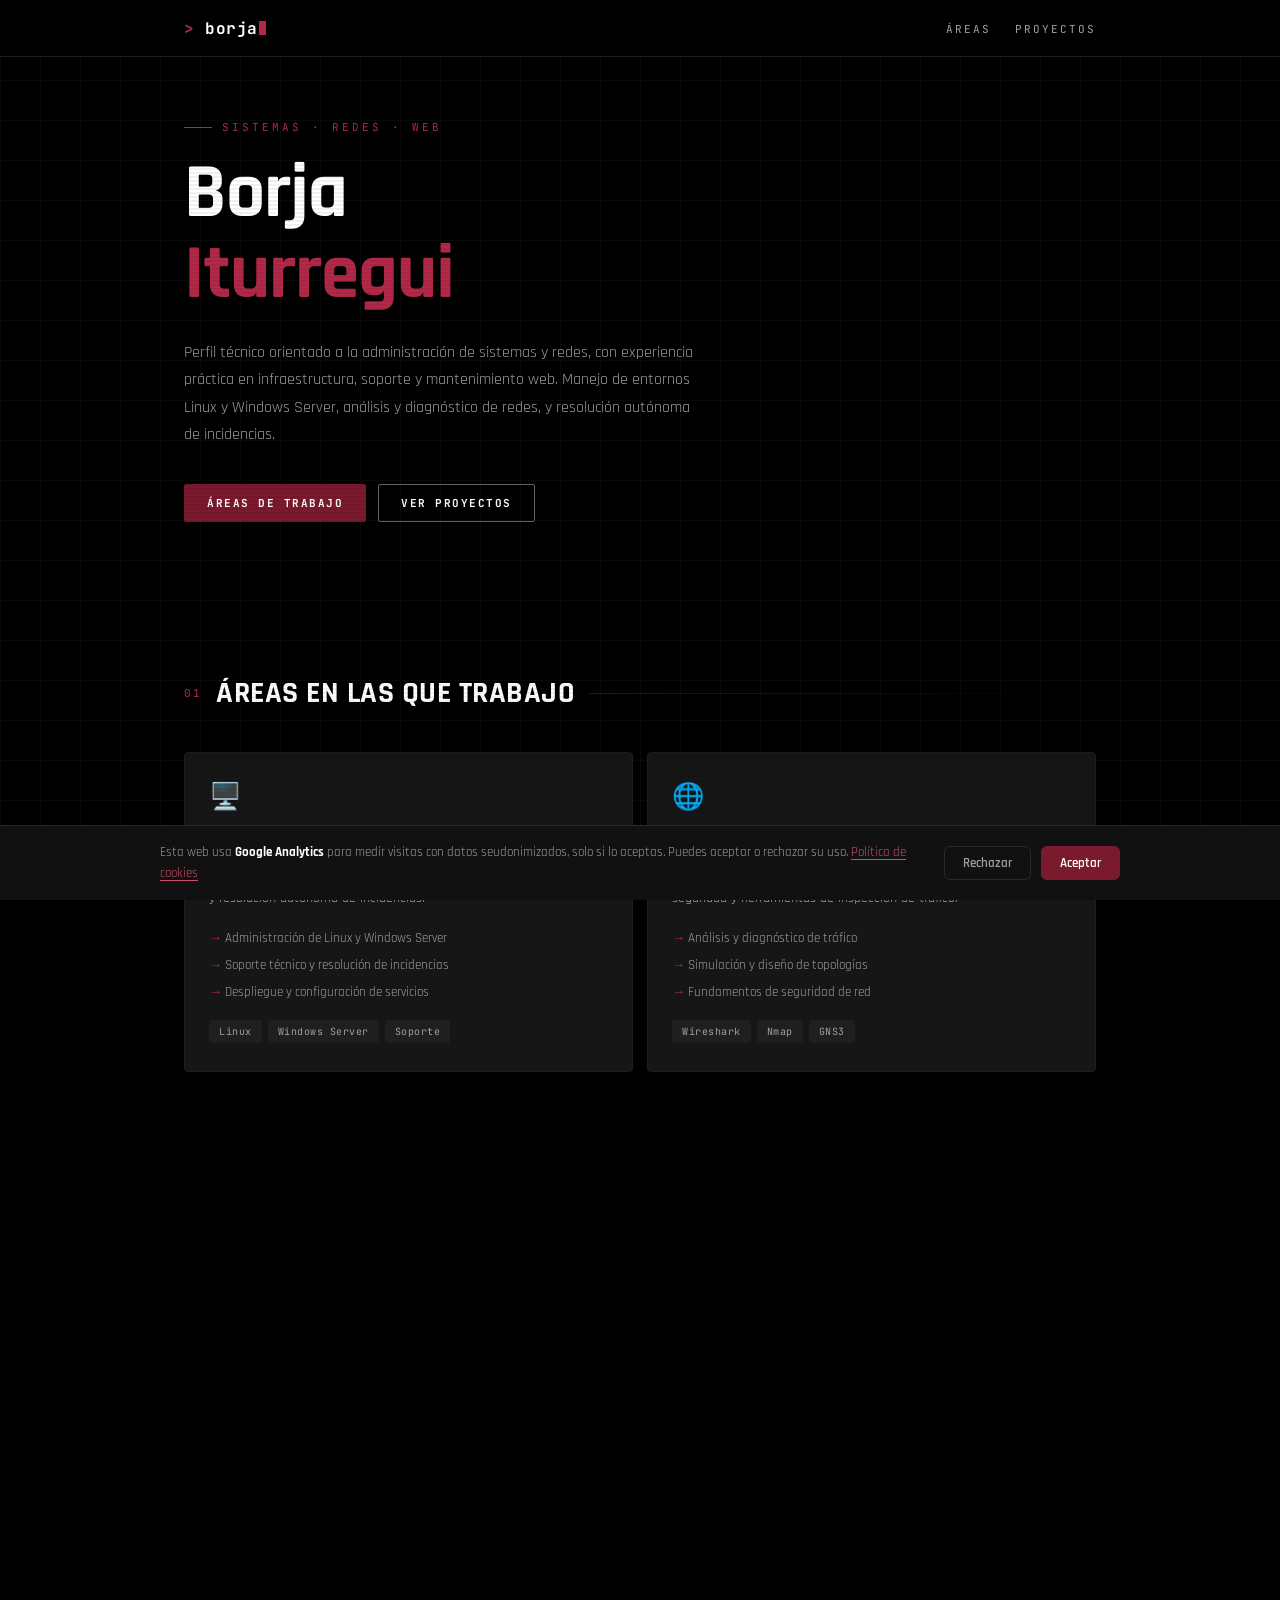
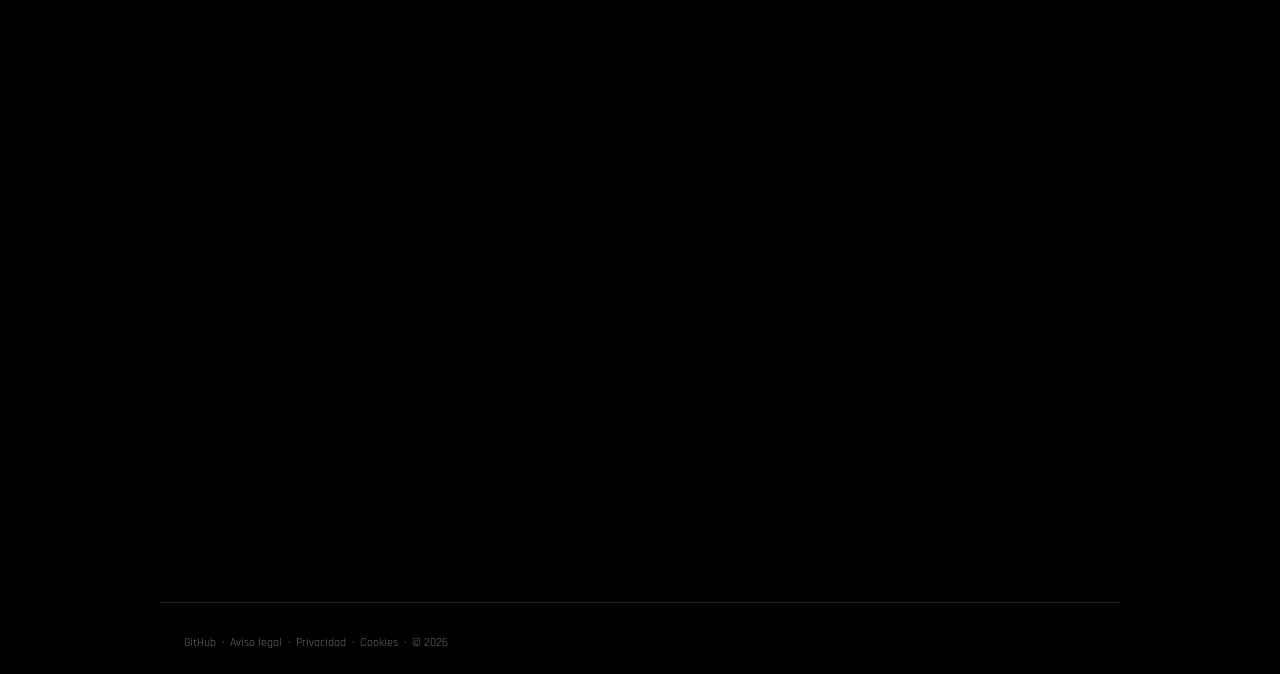
==== commit 9924637f: "Eliminar el formulario y la sección de contacto La cuenta de Gmail de contacto se ha dado de baja, a" ====
--- a/index.html
+++ b/index.html
@@ -2,7 +2,7 @@
 <html lang="es">
 <head>
 <meta charset="UTF-8" />
-<meta http-equiv="Content-Security-Policy" content="default-src 'self'; script-src 'self' https://*.googletagmanager.com; style-src 'self'; img-src 'self' data: https://*.google-analytics.com https://*.googletagmanager.com https://*.g.doubleclick.net https://*.google.com; font-src 'self'; connect-src 'self' https://script.google.com https://script.googleusercontent.com https://*.google-analytics.com https://*.analytics.google.com https://*.googletagmanager.com https://*.g.doubleclick.net https://*.google.com; object-src 'none'; base-uri 'self'; form-action 'self'" />
+<meta http-equiv="Content-Security-Policy" content="default-src 'self'; script-src 'self' https://*.googletagmanager.com; style-src 'self'; img-src 'self' data: https://*.google-analytics.com https://*.googletagmanager.com https://*.g.doubleclick.net https://*.google.com; font-src 'self'; connect-src 'self' https://*.google-analytics.com https://*.analytics.google.com https://*.googletagmanager.com https://*.g.doubleclick.net https://*.google.com; object-src 'none'; base-uri 'self'; form-action 'none'" />
 <meta name="viewport" content="width=device-width, initial-scale=1.0" />
 <title>Borja Iturregui — Administración de sistemas y redes</title>
 <meta name="description" content="Perfil técnico en administración de sistemas, redes y soporte, con experiencia en infraestructura, despliegue web y resolución de incidencias. Linux, Windows Server, redes y desarrollo web." />
@@ -53,7 +53,6 @@
 <link rel="stylesheet" href="assets/css/nav.css" />
 <link rel="stylesheet" href="assets/css/hero.css" />
 <link rel="stylesheet" href="assets/css/sections.css" />
-<link rel="stylesheet" href="assets/css/contact.css" />
 <link rel="stylesheet" href="assets/css/footer.css" />
 <link rel="stylesheet" href="assets/css/cookies.css" />
 </head>
@@ -84,7 +83,6 @@
     <ul class="nav-links">
       <li><a href="#areas">Áreas</a></li>
       <li><a href="#proyectos">Proyectos</a></li>
-      <li><a href="#contacto">Contacto</a></li>
     </ul>
     <button class="nav-burger" id="burger" aria-label="Menú" aria-expanded="false">
       <span></span><span></span><span></span>
@@ -93,7 +91,6 @@
   <div class="nav-drawer" id="drawer">
     <a href="#areas">Áreas</a>
     <a href="#proyectos">Proyectos</a>
-    <a href="#contacto">Contacto</a>
   </div>
 </nav>
 
@@ -263,61 +260,6 @@
   </div>
 </section>
 
-<!-- CONTACTO -->
-<section id="contacto">
-  <div class="section-header reveal">
-    <span class="section-num">03</span>
-    <h2 class="section-title">Contacto</h2>
-  </div>
-  <p class="contact-intro reveal reveal-delay-1">
-    ¿Tienes una oferta, un proyecto o una consulta técnica? <strong>Escríbeme y te respondo.</strong>
-  </p>
-  <form class="form-contacto reveal reveal-delay-2" id="formContacto" method="post">
-    <div class="form-row">
-      <div class="form-grupo">
-        <label for="nombre">Nombre</label>
-        <input type="text" id="nombre" name="nombre" placeholder="Tu nombre" required maxlength="100" autocomplete="name">
-      </div>
-      <div class="form-grupo">
-        <label for="email">Correo electrónico</label>
-        <input type="email" id="email" name="email" placeholder="tu@email.com" required maxlength="254" autocomplete="email">
-      </div>
-    </div>
-    <div class="form-grupo">
-      <label for="mensaje">Mensaje</label>
-      <textarea id="mensaje" name="mensaje" placeholder="Cuéntame en qué puedo ayudarte." required maxlength="5000"></textarea>
-    </div>
-    <div class="form-hp" aria-hidden="true">
-      <input type="text" id="_hp" name="_hp" tabindex="-1" autocomplete="off">
-    </div>
-    <div class="form-footer">
-      <button type="submit" class="btn-enviar" id="btnEnviar">
-        Enviar mensaje <span class="btn-arrow">→</span>
-      </button>
-      <span class="responde-nota">
-        <span class="dot"></span>
-        Respondo siempre. Tiempo habitual: menos de 24 horas.
-      </span>
-      <span class="responde-nota">
-        <span class="dot-muted"></span>
-        Getxo, Bizkaia &mdash; disponible en remoto
-      </span>
-      <span class="responde-nota form-email-alt">
-        ¿Prefieres escribir directamente? →
-        <a href="mailto:contacto.borjaiturregui@gmail.com">contacto.borjaiturregui@gmail.com</a>
-      </span>
-    </div>
-    <p class="form-privacidad">
-      Al enviar aceptas la <a href="privacidad.html">política de privacidad</a>.
-    </p>
-  </form>
-  <div class="form-exito" id="formExito" role="status">
-    <div class="exito-icon">✓</div>
-    <p><strong>Mensaje enviado.</strong><br>Te respondo en menos de 24 horas.</p>
-  </div>
-  <div class="form-error" id="formError" role="alert"></div>
-</section>
-
 </main>
 
 <!-- FOOTER -->
@@ -337,7 +279,6 @@
 
 <script src="assets/js/nav.js"></script>
 <script src="assets/js/reveal.js"></script>
-<script src="assets/js/contact.js"></script>
 <!-- Banner de cookies (la lógica de consentimiento está en consent.js) -->
 <script src="assets/js/cookies.js"></script>
 </body>
--- a/assets/css/base.css
+++ b/assets/css/base.css
@@ -49,7 +49,6 @@
 /* ── KEYFRAMES ── */
 @keyframes fadeup { from { opacity: 0; transform: translateY(18px); } to { opacity: 1; transform: translateY(0); } }
 @keyframes blink  { 0%, 100% { opacity: 1; } 50% { opacity: 0; } }
-@keyframes pulse  { 0%, 100% { opacity: 1; } 50% { opacity: 0.3; } }
 
 /* ── ANIMACIONES DE ENTRADA ── */
 .fade-in  { animation: fadeup 0.8s ease both; }
--- a/assets/css/cookies.css
+++ b/assets/css/cookies.css
@@ -1,36 +1,8 @@
 /* ============================================================
    cookies.css — Estilos del banner de consentimiento de cookies
-   y elementos: form-privacidad, form-email-alt
    Sigue la estética del portfolio (JetBrains Mono / Rajdhani,
    paleta oscura, acento rojo vino)
    ============================================================ */
-
-/* ── AVISO RGPD JUNTO AL FORMULARIO ── */
-.form-privacidad {
-  margin-top: 12px;
-  font-size: 0.75rem;
-  color: #6b6b6b;
-  line-height: 1.5;
-}
-
-.form-privacidad a {
-  color: #C94E6A; /* RojoVino400 */
-  text-decoration: underline;
-  text-underline-offset: 3px;
-  transition: color 0.2s;
-}
-
-.form-privacidad a:hover {
-  color: #B22948; /* RojoVino500 */
-}
-
-/* ── ENLACE DE EMAIL ALTERNATIVO EN EL FORM ── */
-.form-email-alt a {
-  color: #C94E6A; /* RojoVino400 */
-  text-decoration: none;
-  transition: color 0.2s;
-}
-.form-email-alt a:hover { color: #B22948; }
 
 /* ── BANNER DE COOKIES ── */
 .cookie-banner {
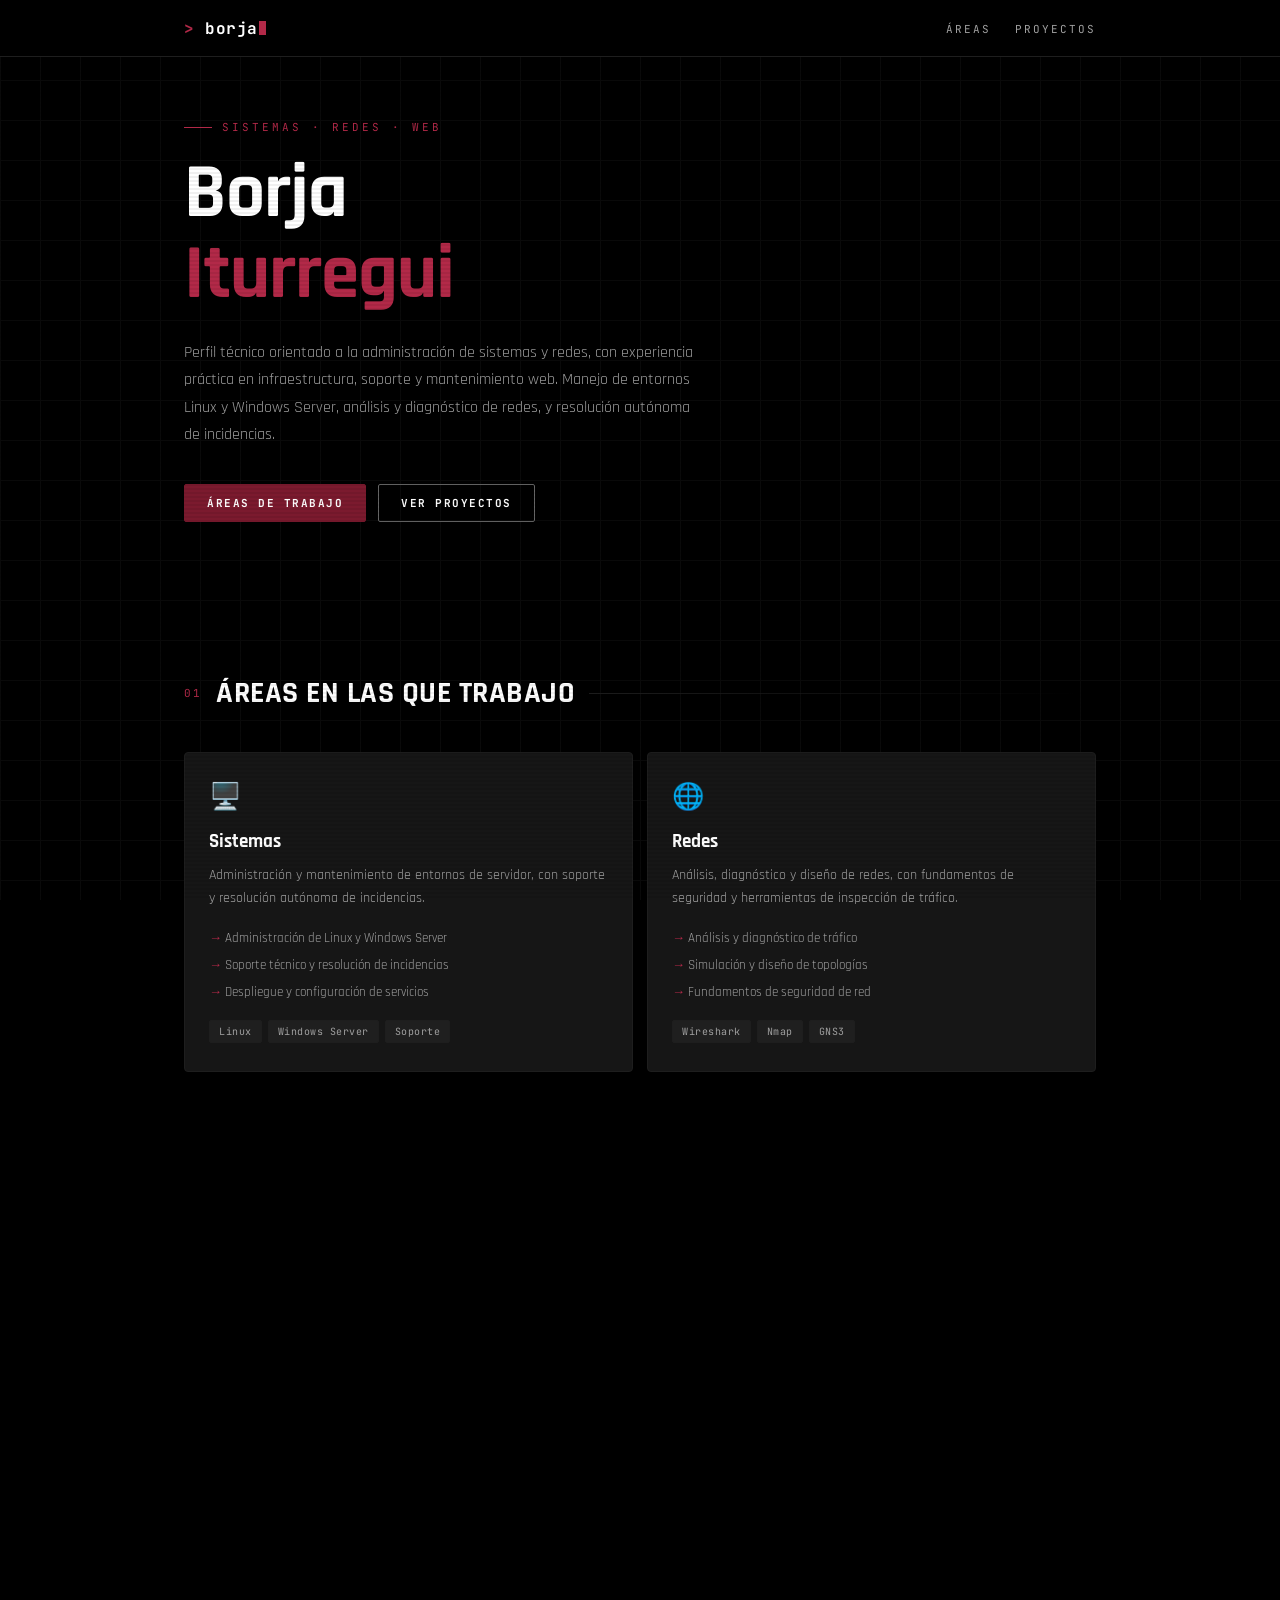
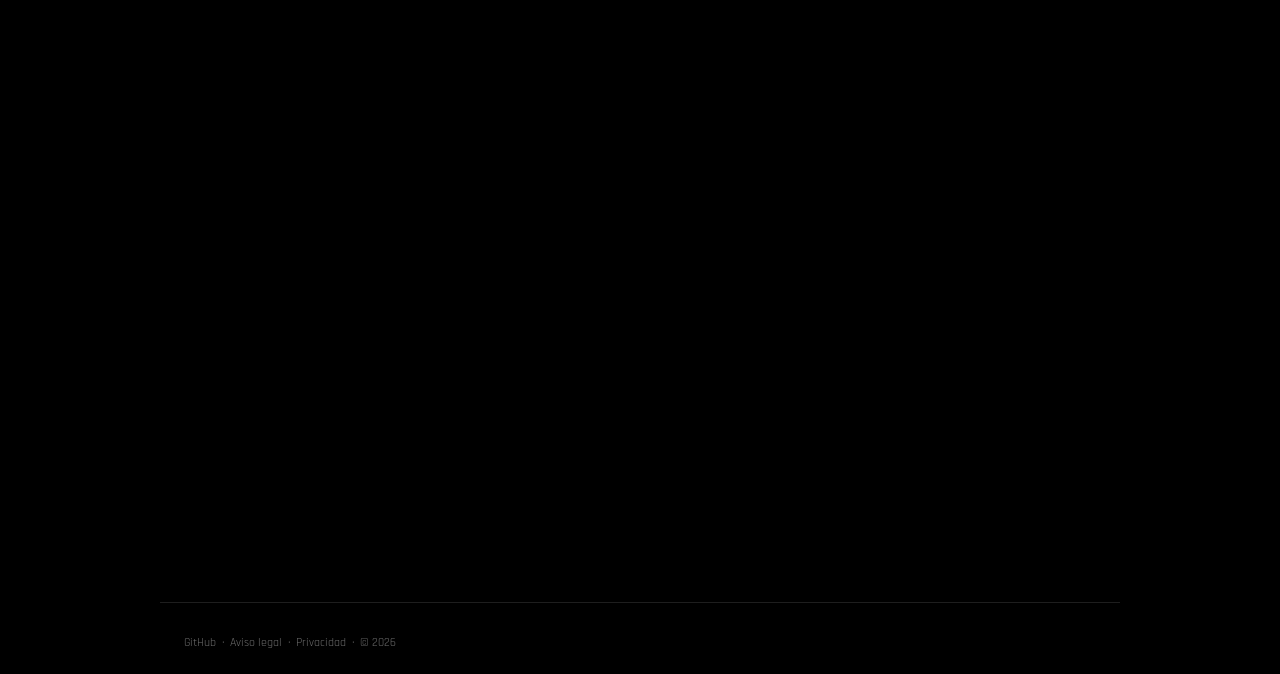
==== commit b36506c2: "Eliminar Google Analytics y poner el nuevo correo de contacto - Quitar Google Analytics: sin analíti" ====
--- a/index.html
+++ b/index.html
@@ -2,7 +2,7 @@
 <html lang="es">
 <head>
 <meta charset="UTF-8" />
-<meta http-equiv="Content-Security-Policy" content="default-src 'self'; script-src 'self' https://*.googletagmanager.com; style-src 'self'; img-src 'self' data: https://*.google-analytics.com https://*.googletagmanager.com https://*.g.doubleclick.net https://*.google.com; font-src 'self'; connect-src 'self' https://*.google-analytics.com https://*.analytics.google.com https://*.googletagmanager.com https://*.g.doubleclick.net https://*.google.com; object-src 'none'; base-uri 'self'; form-action 'none'" />
+<meta http-equiv="Content-Security-Policy" content="default-src 'self'; script-src 'self'; style-src 'self'; img-src 'self'; font-src 'self'; connect-src 'self'; object-src 'none'; base-uri 'self'; form-action 'none'" />
 <meta name="viewport" content="width=device-width, initial-scale=1.0" />
 <title>Borja Iturregui — Administración de sistemas y redes</title>
 <meta name="description" content="Perfil técnico en administración de sistemas, redes y soporte, con experiencia en infraestructura, despliegue web y resolución de incidencias. Linux, Windows Server, redes y desarrollo web." />
@@ -45,8 +45,8 @@
 }
 </script>
 
-<!-- Consentimiento de cookies: marca <html class="js"> y carga GA4 solo si ya se aceptó -->
-<script src="assets/js/consent.js" data-autoload-ga></script>
+<!-- Marca <html class="js"> antes de pintar (animaciones de aparición) -->
+<script src="assets/js/init.js"></script>
 
 <link rel="stylesheet" href="assets/css/fonts.css" />
 <link rel="stylesheet" href="assets/css/base.css" />
@@ -54,25 +54,9 @@
 <link rel="stylesheet" href="assets/css/hero.css" />
 <link rel="stylesheet" href="assets/css/sections.css" />
 <link rel="stylesheet" href="assets/css/footer.css" />
-<link rel="stylesheet" href="assets/css/cookies.css" />
 </head>
 <body>
 <div class="grid-bg"></div>
-
-<!-- BANNER DE COOKIES -->
-<div class="cookie-banner" id="cookieBanner" role="region" aria-label="Aviso de cookies">
-  <div class="cookie-banner-inner">
-    <p class="cookie-texto">
-      Esta web usa <strong>Google Analytics</strong> para medir visitas con datos seudonimizados, solo si lo aceptas.
-      Puedes aceptar o rechazar su uso.
-      <a href="cookies.html">Política de cookies</a>
-    </p>
-    <div class="cookie-acciones">
-      <button type="button" class="cookie-btn cookie-btn-rechazar" id="cookieRechazar">Rechazar</button>
-      <button type="button" class="cookie-btn cookie-btn-aceptar" id="cookieAceptar">Aceptar</button>
-    </div>
-  </div>
-</div>
 
 <!-- NAV -->
 <nav>
@@ -271,15 +255,11 @@
     &nbsp;·&nbsp;
     <a href="privacidad.html">Privacidad</a>
     &nbsp;·&nbsp;
-    <a href="cookies.html">Cookies</a>
-    &nbsp;·&nbsp;
     &copy; 2026
   </p>
 </footer>
 
 <script src="assets/js/nav.js"></script>
 <script src="assets/js/reveal.js"></script>
-<!-- Banner de cookies (la lógica de consentimiento está en consent.js) -->
-<script src="assets/js/cookies.js"></script>
 </body>
 </html>
--- a/assets/css/base.css
+++ b/assets/css/base.css
@@ -37,8 +37,6 @@
   pointer-events: none; z-index: 100;
 }
 
-.hidden { display: none !important; }
-
 .grid-bg {
   position: fixed; inset: 0;
   background-image: linear-gradient(var(--border) 1px, transparent 1px), linear-gradient(90deg, var(--border) 1px, transparent 1px);
@@ -58,7 +56,7 @@
 .delay-4  { animation-delay: 0.50s; }
 
 /* ── SCROLL REVEAL ──
-   Solo se oculta el contenido si hay JS (consent.js añade .js a <html>);
+   Solo se oculta el contenido si hay JS (init.js añade .js a <html>);
    sin JS todo queda visible. */
 .js .reveal { opacity: 0; transform: translateY(24px); transition: opacity 0.65s ease, transform 0.65s ease; }
 .js .reveal.visible { opacity: 1; transform: translateY(0); }
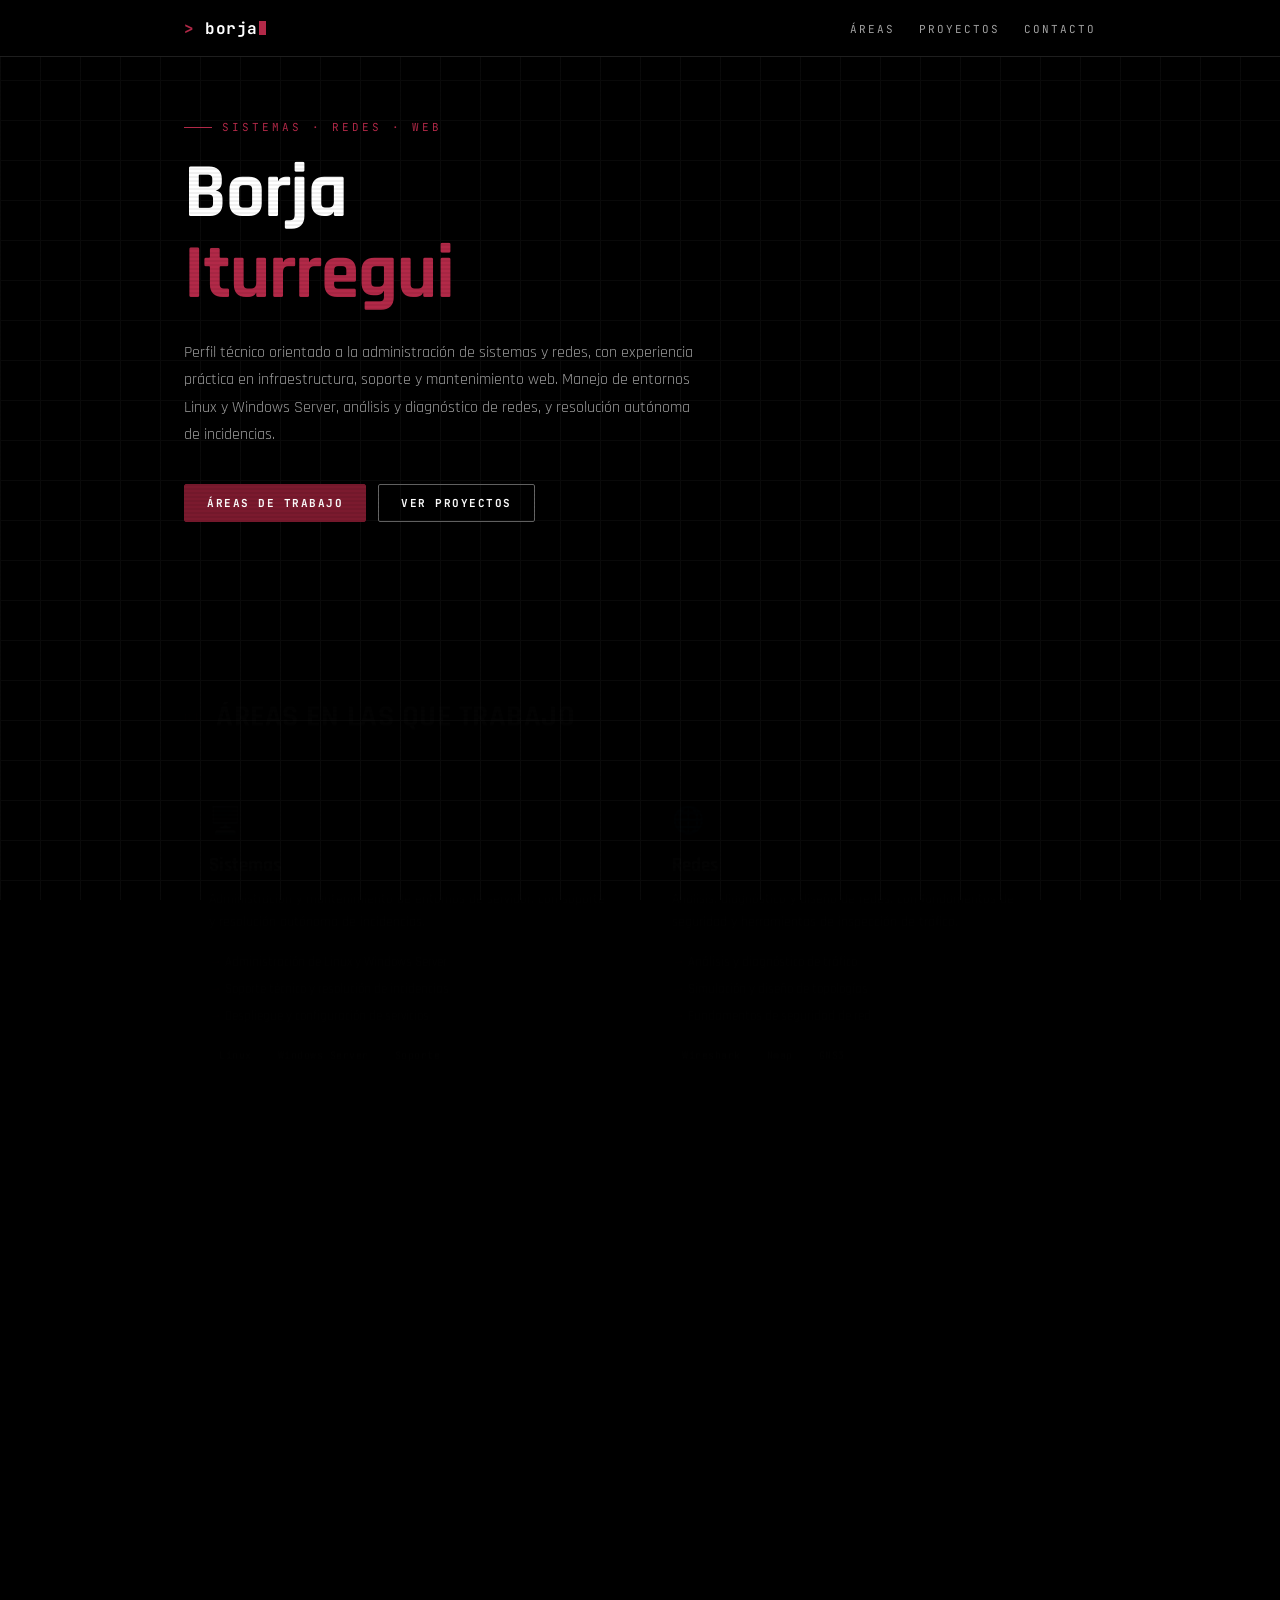
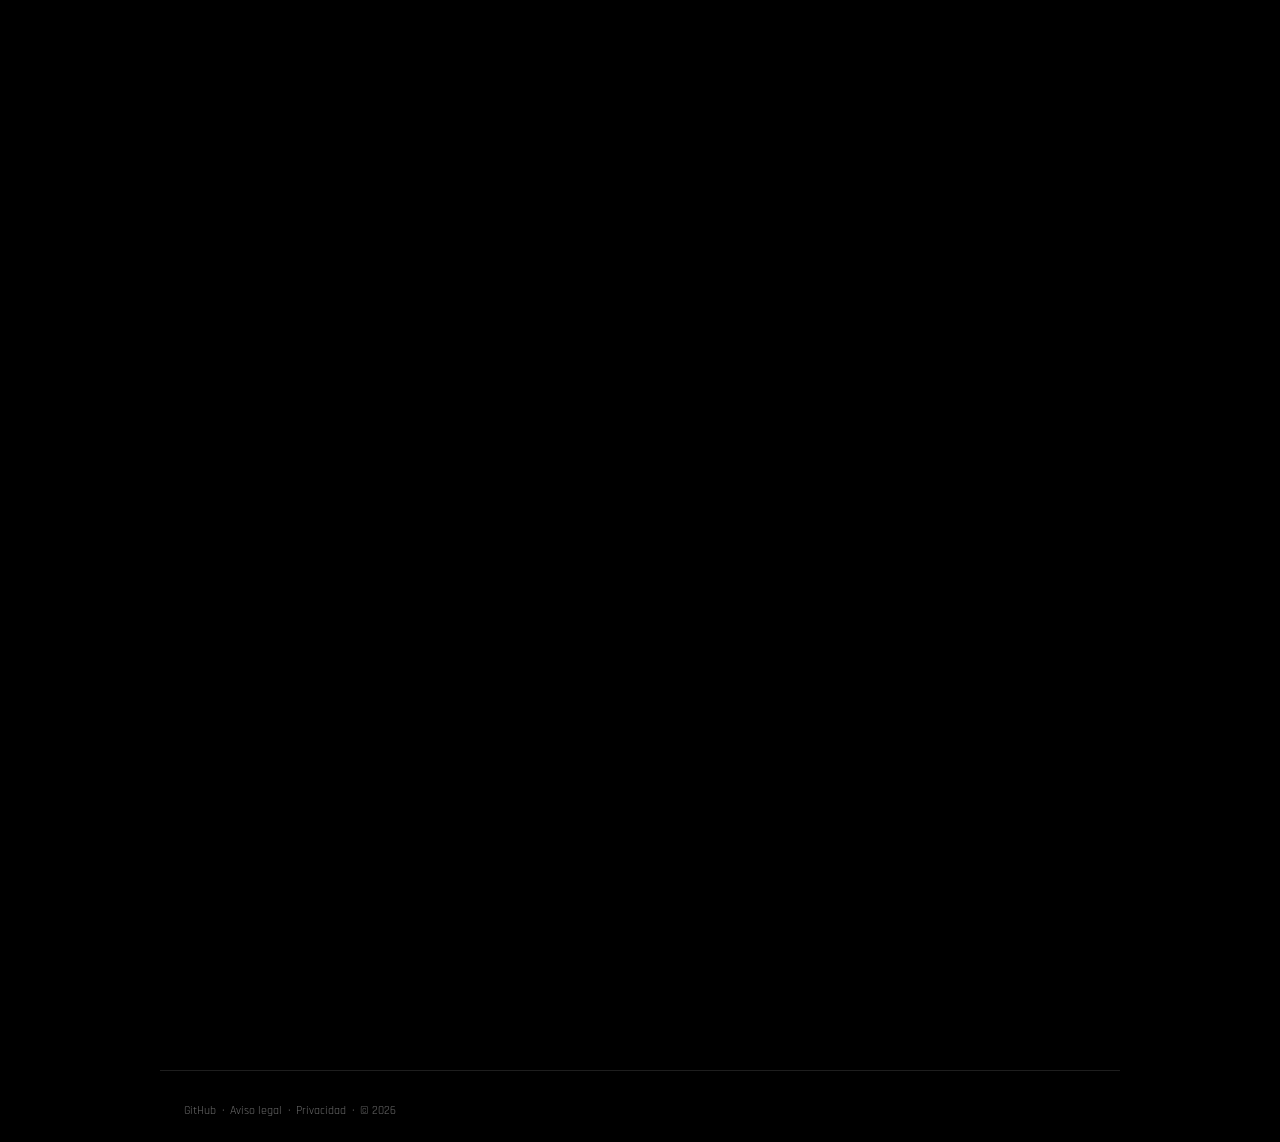
==== commit b741e1d4: "Añadir sección de contacto con enlace mailto - Nueva sección #contacto en la portada: correo borjait" ====
--- a/index.html
+++ b/index.html
@@ -67,6 +67,7 @@
     <ul class="nav-links">
       <li><a href="#areas">Áreas</a></li>
       <li><a href="#proyectos">Proyectos</a></li>
+      <li><a href="#contacto">Contacto</a></li>
     </ul>
     <button class="nav-burger" id="burger" aria-label="Menú" aria-expanded="false">
       <span></span><span></span><span></span>
@@ -75,6 +76,7 @@
   <div class="nav-drawer" id="drawer">
     <a href="#areas">Áreas</a>
     <a href="#proyectos">Proyectos</a>
+    <a href="#contacto">Contacto</a>
   </div>
 </nav>
 
@@ -244,6 +246,29 @@
   </div>
 </section>
 
+<!-- CONTACTO -->
+<section id="contacto">
+  <div class="section-header reveal">
+    <span class="section-num">03</span>
+    <h2 class="section-title">Contacto</h2>
+  </div>
+  <p class="contact-intro reveal reveal-delay-1">
+    ¿Tienes una oferta, un proyecto o una consulta técnica? <strong>Escríbeme y te respondo.</strong>
+  </p>
+  <div class="contact-card reveal reveal-delay-2">
+    <span class="contact-label">Correo electrónico</span>
+    <a class="contact-email" href="mailto:borjaituzu@gmail.com">borjaituzu@gmail.com</a>
+    <ul class="contact-notas">
+      <li>Getxo, Bizkaia &mdash; disponible en remoto</li>
+      <li><a href="https://github.com/borjaiturregui" target="_blank" rel="noopener">github.com/borjaiturregui</a></li>
+    </ul>
+    <p class="contact-privacidad">
+      Si me escribes, usaré tus datos solo para responderte.
+      Más información en la <a href="privacidad.html">política de privacidad</a>.
+    </p>
+  </div>
+</section>
+
 </main>
 
 <!-- FOOTER -->
--- a/assets/css/sections.css
+++ b/assets/css/sections.css
@@ -1,4 +1,4 @@
-/* sections.css — Sección servicios, proyectos, cards y chips de stack
+/* sections.css — Secciones de áreas, proyectos y contacto
    Autor: Borja Iturregui — borjaiturregui.github.io */
 
 /* ── ESTRUCTURA DE SECCIONES ── */
@@ -81,4 +81,27 @@
 .stack-chip.neutral { background: rgba(255,255,255,0.04); border-color: var(--border); color: var(--muted); }
 
 .proj-status { font-family: var(--mono); position: absolute; top: 14px; right: 14px; font-size: 9px; letter-spacing: 1px; text-transform: uppercase; padding: 3px 8px; border-radius: 2px; }
-.status-live { background: rgba(63,185,80,0.1); border: 1px solid rgba(63,185,80,0.3); color: var(--green); }+.status-live { background: rgba(63,185,80,0.1); border: 1px solid rgba(63,185,80,0.3); color: var(--green); }
+
+/* ── CONTACTO ── */
+.contact-intro { font-size: 16px; color: var(--muted); line-height: 1.7; max-width: 560px; margin-bottom: 28px; }
+.contact-intro strong { color: var(--white); }
+
+.contact-card {
+  background: var(--card); border: 1px solid var(--border); border-left: 3px solid var(--red-hi);
+  border-radius: 4px; padding: 24px; max-width: 640px;
+  display: flex; flex-direction: column; gap: 10px;
+}
+.contact-label { font-family: var(--mono); font-size: 11px; letter-spacing: 3px; text-transform: uppercase; color: var(--muted); }
+.contact-email {
+  font-family: var(--mono); font-size: clamp(15px, 4vw, 20px); font-weight: 700;
+  color: var(--white); text-decoration: none; overflow-wrap: anywhere; transition: color 0.2s;
+}
+.contact-email:hover, .contact-email:focus-visible { color: var(--red-hi); }
+.contact-notas { list-style: none; display: flex; flex-direction: column; gap: 6px; margin-top: 6px; }
+.contact-notas li { font-family: var(--mono); font-size: 12px; color: var(--muted); padding-left: 16px; position: relative; }
+.contact-notas li::before { content: '→'; position: absolute; left: 0; color: var(--red-hi); }
+.contact-notas a { color: var(--muted); text-decoration: none; transition: color 0.2s; }
+.contact-notas a:hover { color: var(--red-hi); }
+.contact-privacidad { font-size: 12px; color: #6b6b6b; line-height: 1.6; margin-top: 8px; }
+.contact-privacidad a { color: #C94E6A; text-underline-offset: 3px; }
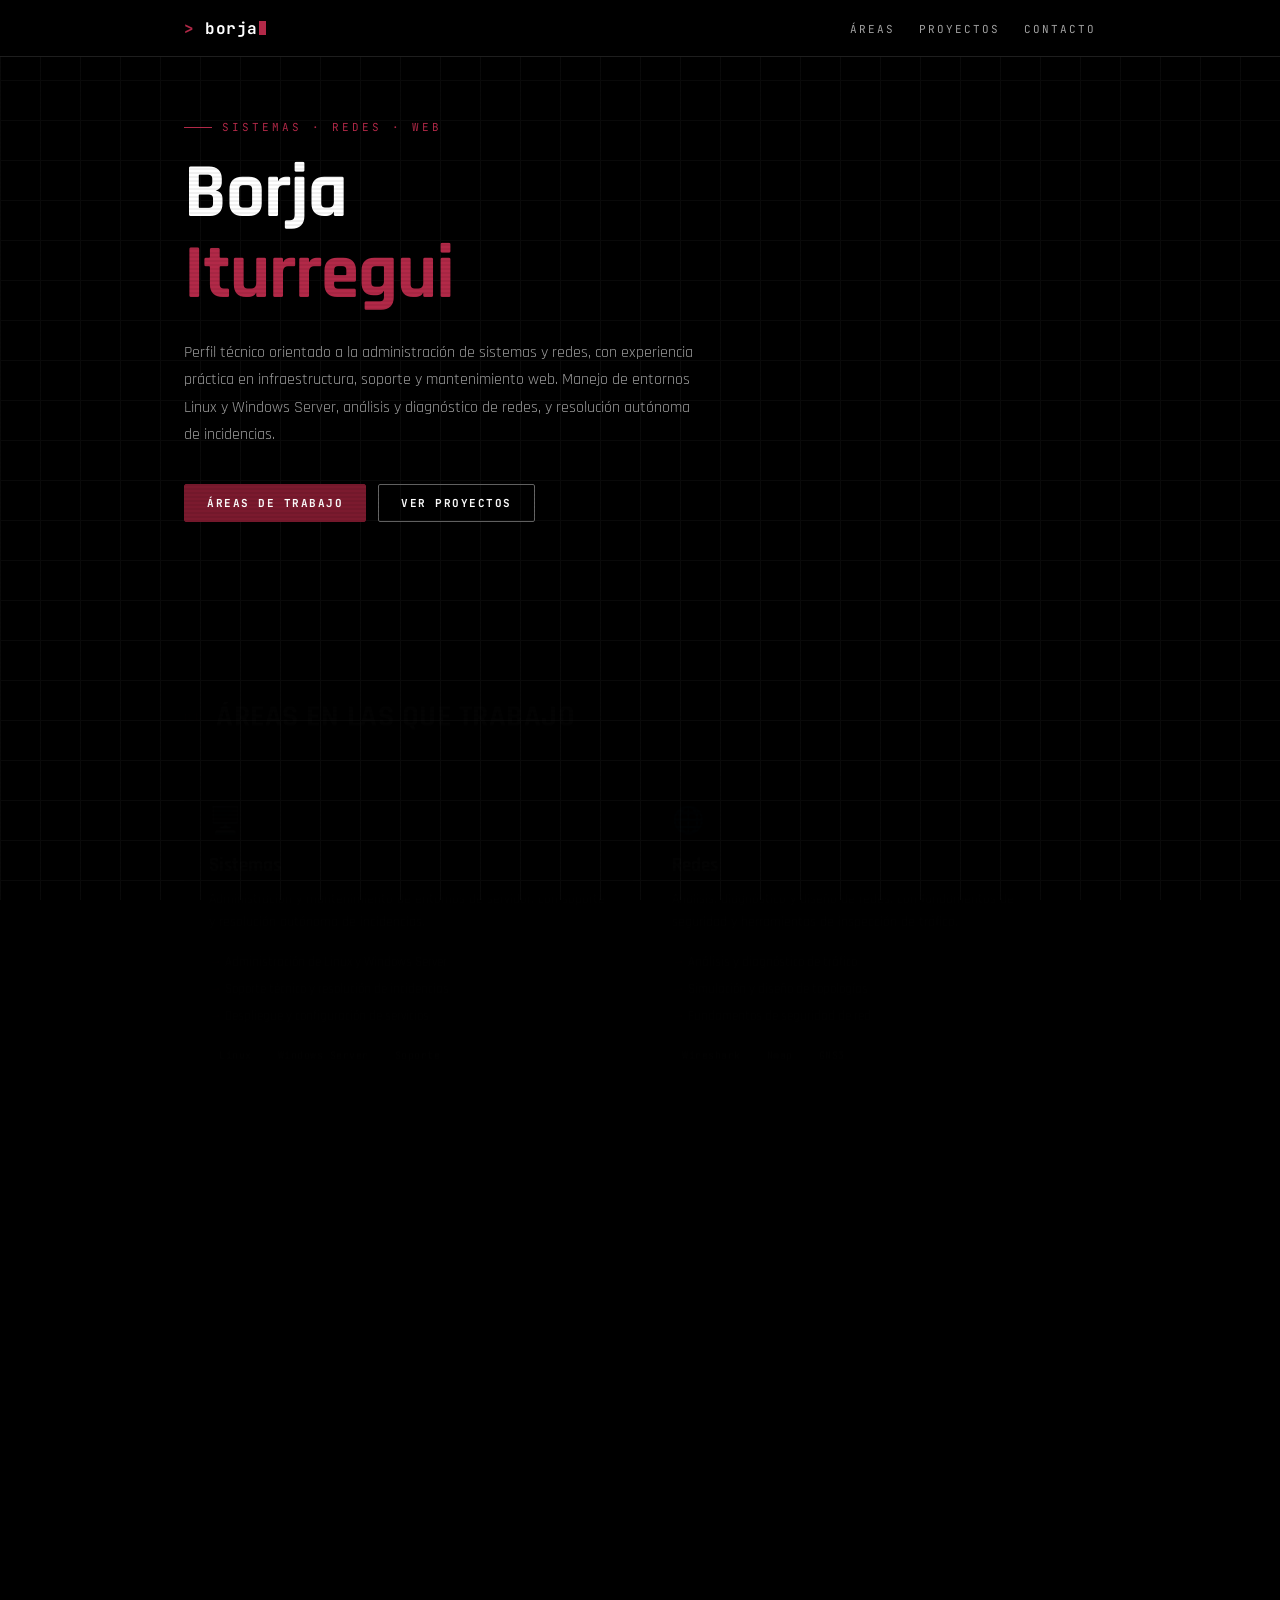
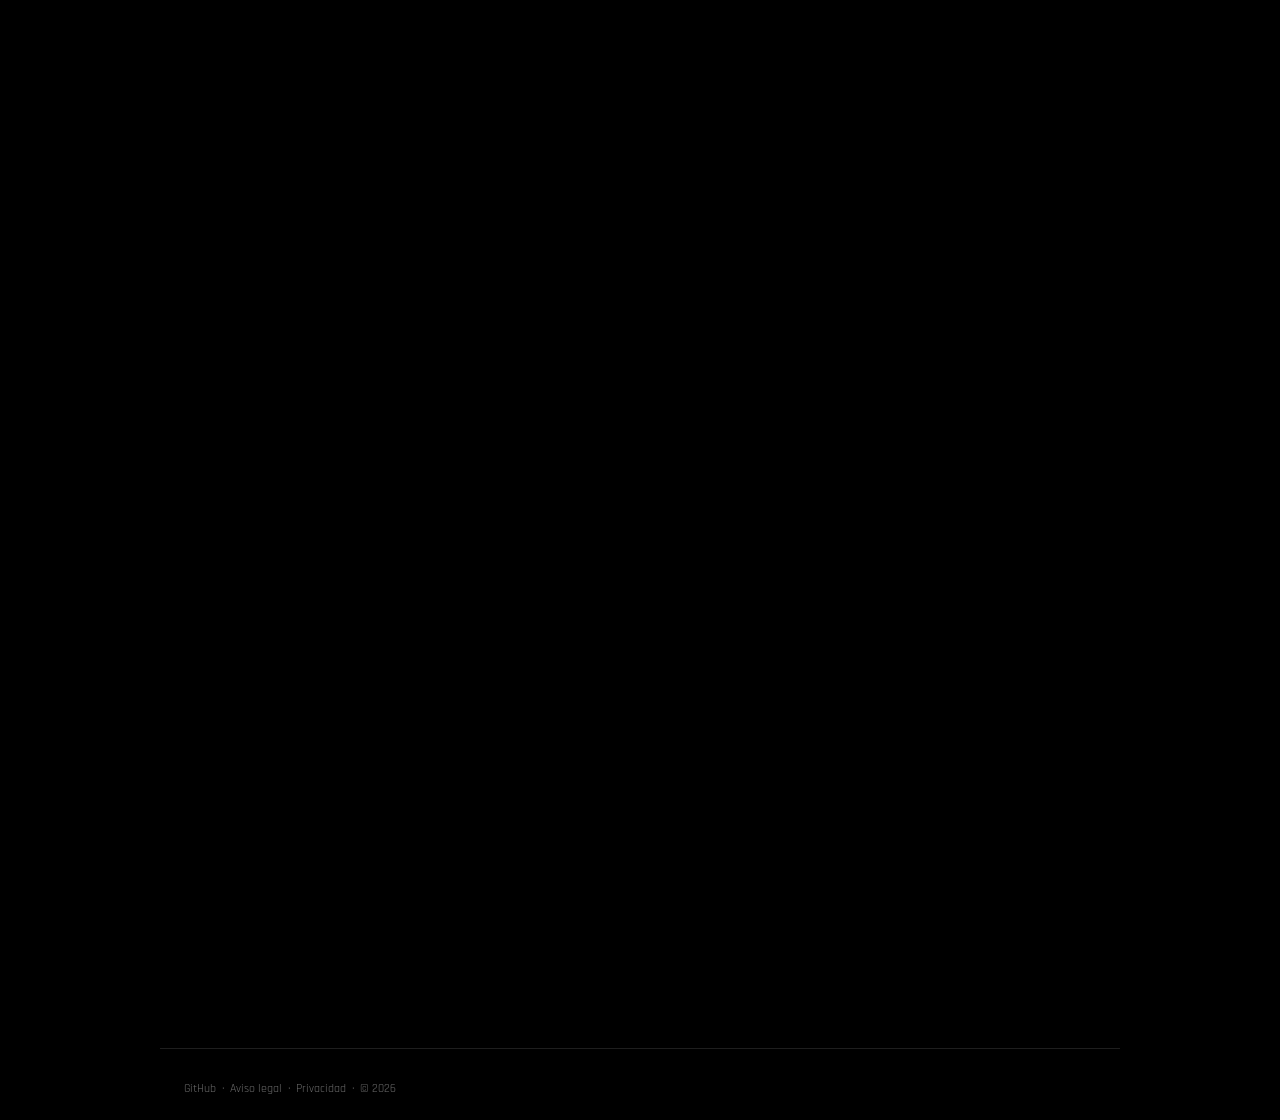
==== commit a508e86e: "Corregir la etiqueta LIVE superpuesta y quitar GitHub de contacto - La etiqueta de estado (LIVE) iba" ====
--- a/index.html
+++ b/index.html
@@ -260,7 +260,6 @@
     <a class="contact-email" href="mailto:borjaituzu@gmail.com">borjaituzu@gmail.com</a>
     <ul class="contact-notas">
       <li>Getxo, Bizkaia &mdash; disponible en remoto</li>
-      <li><a href="https://github.com/borjaiturregui" target="_blank" rel="noopener">github.com/borjaiturregui</a></li>
     </ul>
     <p class="contact-privacidad">
       Si me escribes, usaré tus datos solo para responderte.
--- a/assets/css/sections.css
+++ b/assets/css/sections.css
@@ -68,7 +68,7 @@
 .project-card.featured { grid-column: 1 / -1; }
 .project-card.client { border-left: 3px solid var(--red-hi); }
 
-.proj-tag { font-family: var(--mono); font-size: 10px; letter-spacing: 2px; text-transform: uppercase; color: var(--red-hi); margin-bottom: 8px; }
+.proj-tag { font-family: var(--mono); font-size: 10px; letter-spacing: 2px; text-transform: uppercase; color: var(--red-hi); margin-bottom: 8px; overflow-wrap: anywhere; }
 .proj-name { font-family: var(--display); font-size: 21px; font-weight: 700; color: var(--white); margin-bottom: 8px; }
 .proj-desc { font-size: 14px; color: var(--muted); line-height: 1.7; margin-bottom: 14px; }
 .proj-result {
@@ -80,7 +80,10 @@
 .stack-chip { font-family: var(--mono); font-size: 10px; padding: 3px 8px; background: var(--red-dim); border: 1px solid rgba(178,41,72,0.3); border-radius: 2px; color: var(--red-hi); letter-spacing: 0.5px; }
 .stack-chip.neutral { background: rgba(255,255,255,0.04); border-color: var(--border); color: var(--muted); }
 
-.proj-status { font-family: var(--mono); position: absolute; top: 14px; right: 14px; font-size: 9px; letter-spacing: 1px; text-transform: uppercase; padding: 3px 8px; border-radius: 2px; }
+/* La etiqueta (LIVE) flota a la derecha en vez de ir superpuesta: el texto que no cabe
+   a su lado baja de línea, así nunca queda debajo aunque la pantalla sea estrecha
+   o el texto esté ampliado. Los márgenes negativos la mantienen a 14px del borde. */
+.proj-status { font-family: var(--mono); float: right; margin: -8px -8px 8px 12px; font-size: 9px; letter-spacing: 1px; text-transform: uppercase; padding: 3px 8px; border-radius: 2px; }
 .status-live { background: rgba(63,185,80,0.1); border: 1px solid rgba(63,185,80,0.3); color: var(--green); }
 
 /* ── CONTACTO ── */
@@ -101,7 +104,5 @@
 .contact-notas { list-style: none; display: flex; flex-direction: column; gap: 6px; margin-top: 6px; }
 .contact-notas li { font-family: var(--mono); font-size: 12px; color: var(--muted); padding-left: 16px; position: relative; }
 .contact-notas li::before { content: '→'; position: absolute; left: 0; color: var(--red-hi); }
-.contact-notas a { color: var(--muted); text-decoration: none; transition: color 0.2s; }
-.contact-notas a:hover { color: var(--red-hi); }
 .contact-privacidad { font-size: 12px; color: #6b6b6b; line-height: 1.6; margin-top: 8px; }
 .contact-privacidad a { color: #C94E6A; text-underline-offset: 3px; }
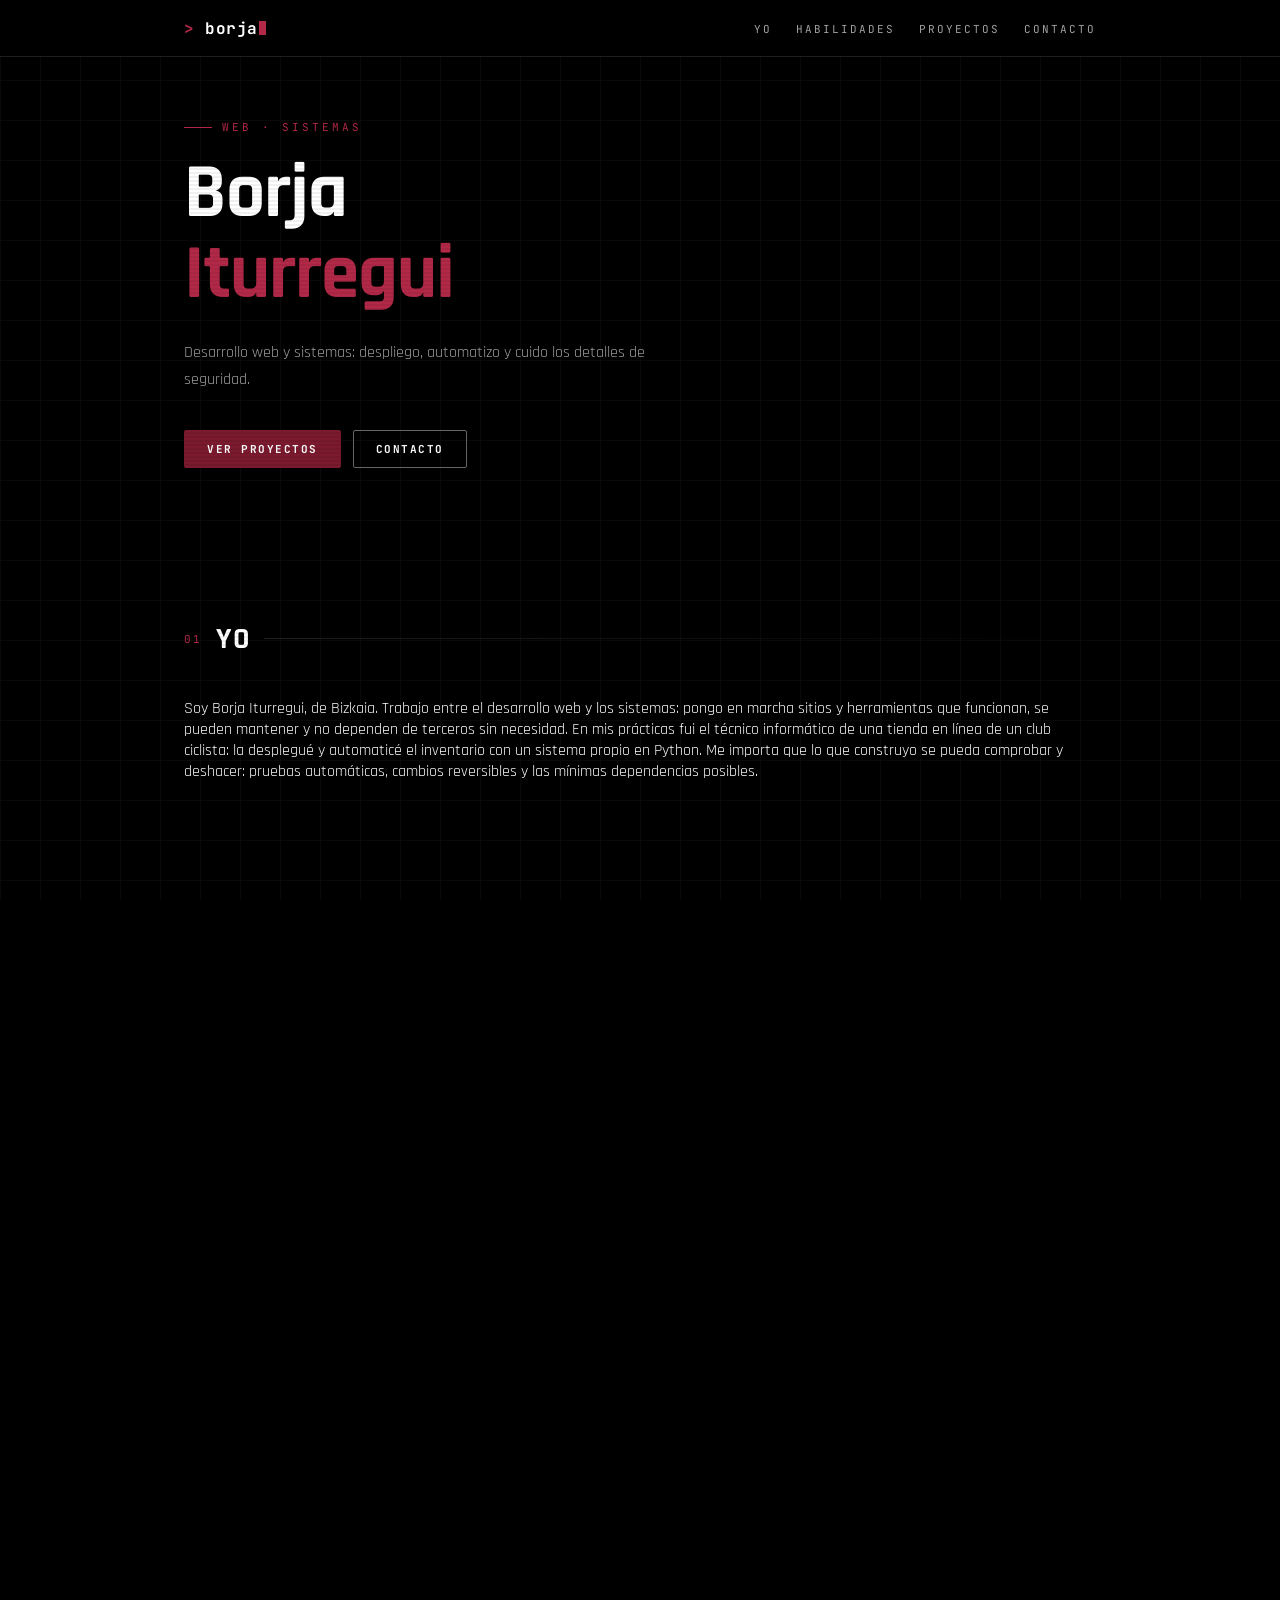
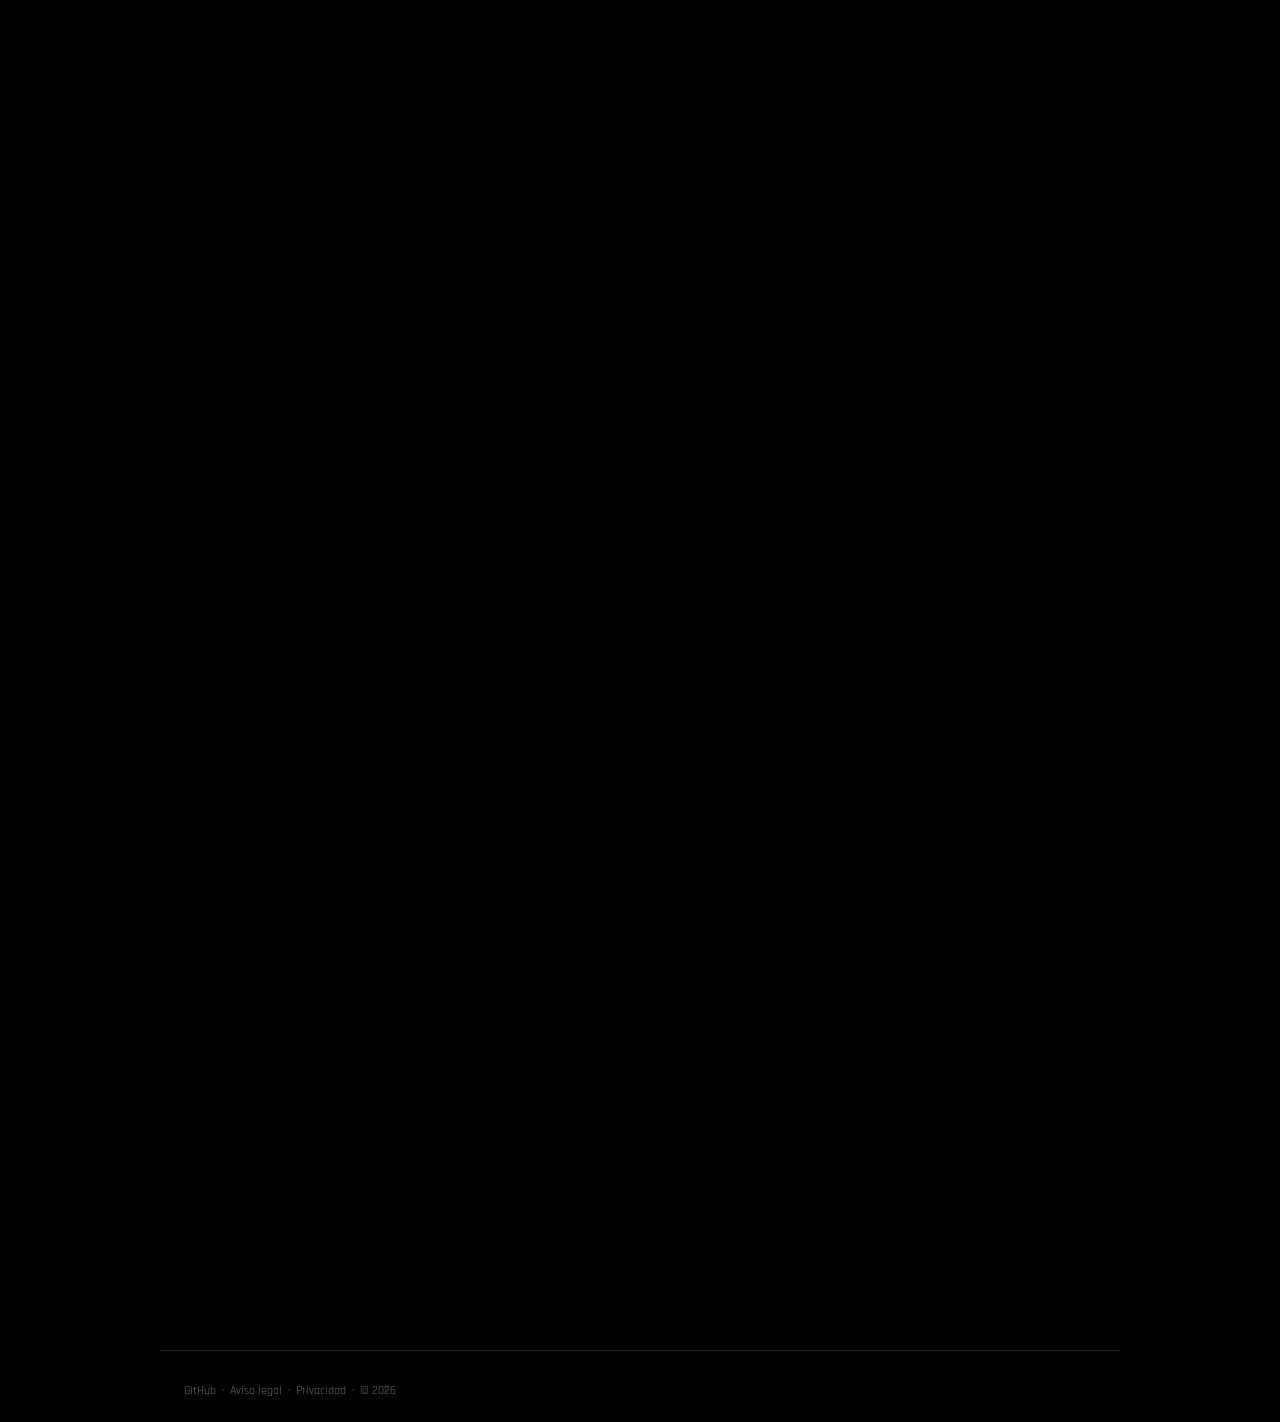
==== commit 3fdb9dfd: "Renovar index.html: eje web y sistemas, secciones Yo y Habilidades, cuatro proyectos Co-Authored-By:" ====
--- a/index.html
+++ b/index.html
@@ -4,9 +4,8 @@
 <meta charset="UTF-8" />
 <meta http-equiv="Content-Security-Policy" content="default-src 'self'; script-src 'self'; style-src 'self'; img-src 'self'; font-src 'self'; connect-src 'self'; object-src 'none'; base-uri 'self'; form-action 'none'" />
 <meta name="viewport" content="width=device-width, initial-scale=1.0" />
-<title>Borja Iturregui — Administración de sistemas y redes</title>
-<meta name="description" content="Perfil técnico en administración de sistemas, redes y soporte, con experiencia en infraestructura, despliegue web y resolución de incidencias. Linux, Windows Server, redes y desarrollo web." />
-<meta name="keywords" content="administracion de sistemas, redes, soporte tecnico, asir, linux, windows server, getxo, bizkaia" />
+<title>Borja Iturregui — Web y sistemas</title>
+<meta name="description" content="Desarrollo web y sistemas: sitios en WordPress y WooCommerce, herramientas en Python y automatización. Portafolio de Borja Iturregui, Bizkaia." />
 <meta name="author" content="Borja Iturregui" />
 <meta name="robots" content="index, follow" />
 <link rel="canonical" href="https://borjaiturregui.github.io/" />
@@ -14,16 +13,16 @@
 <link rel="sitemap" type="application/xml" href="sitemap.xml" />
 <meta property="og:type" content="website" />
 <meta property="og:url" content="https://borjaiturregui.github.io/" />
-<meta property="og:title" content="Borja Iturregui — Administración de sistemas y redes" />
-<meta property="og:description" content="Perfil técnico en administración de sistemas, redes y soporte, con experiencia en infraestructura y desarrollo web." />
+<meta property="og:title" content="Borja Iturregui — Web y sistemas" />
+<meta property="og:description" content="Desarrollo web y sistemas: sitios en WordPress y WooCommerce, herramientas en Python y automatización." />
 <meta property="og:locale" content="es_ES" />
 <meta property="og:image" content="https://borjaiturregui.github.io/og-image.png" />
 <meta property="og:image:width" content="1200" />
 <meta property="og:image:height" content="630" />
-<meta property="og:image:alt" content="Borja Iturregui — Administración de sistemas y redes" />
+<meta property="og:image:alt" content="Borja Iturregui — Web y sistemas" />
 <meta name="twitter:card" content="summary_large_image" />
-<meta name="twitter:title" content="Borja Iturregui — Administración de sistemas y redes" />
-<meta name="twitter:description" content="Perfil técnico en administración de sistemas, redes y soporte." />
+<meta name="twitter:title" content="Borja Iturregui — Web y sistemas" />
+<meta name="twitter:description" content="Desarrollo web y sistemas." />
 <meta name="twitter:image" content="https://borjaiturregui.github.io/og-image.png" />
 <script type="application/ld+json">
 {
@@ -31,10 +30,8 @@
   "@type": "Person",
   "name": "Borja Iturregui",
   "url": "https://borjaiturregui.github.io",
-  "jobTitle": "Administrador de sistemas y redes",
-  "description": "Perfil técnico en administración de sistemas, redes y soporte, con experiencia en infraestructura y desarrollo web.",
-  "knowsAbout": ["Linux", "Windows Server", "Redes", "Wireshark", "Nmap", "GNS3", "Bash", "Python", "SQL", "HTML", "CSS", "WordPress"],
-  "alumniOf": "CPES Ibaiondo — C.F.G.S. ASIR",
+  "description": "Desarrollo web y sistemas: sitios en WordPress y WooCommerce, herramientas en Python y automatización. Portafolio de Borja Iturregui, Bizkaia.",
+  "knowsAbout": ["HTML", "CSS", "JavaScript", "PHP", "WordPress", "WooCommerce", "Python", "Bash", "SQL", "Git"],
   "address": {
     "@type": "PostalAddress",
     "addressLocality": "Getxo",
@@ -65,7 +62,8 @@
       <span class="prompt">&gt;&nbsp;</span><span class="name">borja</span><span class="cursor"></span>
     </a>
     <ul class="nav-links">
-      <li><a href="#areas">Áreas</a></li>
+      <li><a href="#yo">Yo</a></li>
+      <li><a href="#habilidades">Habilidades</a></li>
       <li><a href="#proyectos">Proyectos</a></li>
       <li><a href="#contacto">Contacto</a></li>
     </ul>
@@ -74,7 +72,8 @@
     </button>
   </div>
   <div class="nav-drawer" id="drawer">
-    <a href="#areas">Áreas</a>
+    <a href="#yo">Yo</a>
+    <a href="#habilidades">Habilidades</a>
     <a href="#proyectos">Proyectos</a>
     <a href="#contacto">Contacto</a>
   </div>
@@ -83,114 +82,101 @@
 <!-- HERO -->
 <header class="hero-wrap">
   <div class="hero">
-    <div class="hero-tag fade-in">Sistemas · Redes · Web</div>
+    <div class="hero-tag fade-in">Web · Sistemas</div>
     <h1 class="fade-in delay-1">
       Borja
       <span class="line-red">Iturregui</span>
     </h1>
     <p class="hero-desc fade-in delay-2">
-      Perfil técnico orientado a la administración de sistemas y redes, con experiencia práctica en infraestructura, soporte y mantenimiento web. Manejo de entornos Linux y Windows Server, análisis y diagnóstico de redes, y resolución autónoma de incidencias.
+      Desarrollo web y sistemas: despliego, automatizo y cuido los detalles de seguridad.
     </p>
     <div class="hero-cta fade-in delay-3">
-      <a class="btn btn-primary" href="#areas">Áreas de trabajo</a>
-      <a class="btn btn-ghost" href="#proyectos">Ver proyectos</a>
+      <a class="btn btn-primary" href="#proyectos">Ver proyectos</a>
+      <a class="btn btn-ghost" href="#contacto">Contacto</a>
     </div>
   </div>
 </header>
 
 <main>
-<!-- ÁREAS -->
-<section id="areas">
+<!-- YO -->
+<section id="yo">
   <div class="section-header reveal">
     <span class="section-num">01</span>
-    <h2 class="section-title">Áreas en las que trabajo</h2>
+    <h2 class="section-title">Yo</h2>
+  </div>
+  <div class="yo-texto reveal reveal-delay-1">
+    <p>
+      Soy Borja Iturregui, de Bizkaia. Trabajo entre el desarrollo web y los sistemas: pongo en marcha
+      sitios y herramientas que funcionan, se pueden mantener y no dependen de terceros sin necesidad.
+      En mis prácticas fui el técnico informático de una tienda en línea de un club ciclista: la desplegué
+      y automaticé el inventario con un sistema propio en Python. Me importa que lo que construyo se pueda
+      comprobar y deshacer: pruebas automáticas, cambios reversibles y las mínimas dependencias posibles.
+    </p>
+  </div>
+</section>
+
+<!-- HABILIDADES -->
+<section id="habilidades">
+  <div class="section-header reveal">
+    <span class="section-num">02</span>
+    <h2 class="section-title">Habilidades</h2>
   </div>
 
   <div class="areas-grid">
 
-    <!-- Sistemas -->
+    <!-- Web -->
     <div class="area-card reveal reveal-delay-1">
-      <div class="area-icon" role="img" aria-label="Sistemas">🖥️</div>
-      <div class="area-name">Sistemas</div>
-      <p class="area-desc">
-        Administración y mantenimiento de entornos de servidor, con soporte y resolución autónoma de incidencias.
-      </p>
-      <ul class="area-list">
-        <li>Administración de Linux y Windows Server</li>
-        <li>Soporte técnico y resolución de incidencias</li>
-        <li>Despliegue y configuración de servicios</li>
-      </ul>
-      <div class="area-tags">
-        <span class="area-tag">Linux</span>
-        <span class="area-tag">Windows Server</span>
-        <span class="area-tag">Soporte</span>
+      <div class="area-name">Web</div>
+      <div class="area-tags skill-tags">
+        <span class="skill-icon"><img src="assets/icons/HTML.svg" alt="HTML" title="HTML" width="32" height="32"></span>
+        <span class="skill-icon"><img src="assets/icons/CSS.svg" alt="CSS" title="CSS" width="32" height="32"></span>
+        <span class="skill-icon"><img src="assets/icons/JavaScript.svg" alt="JavaScript" title="JavaScript" width="32" height="32"></span>
+        <span class="skill-icon"><img src="assets/icons/PHP-Dark.svg" alt="PHP" title="PHP" width="32" height="32"></span>
+        <span class="skill-icon"><img src="assets/icons/Wordpress.svg" alt="WordPress" title="WordPress" width="32" height="32"></span>
+        <span class="area-tag">WooCommerce</span>
+        <span class="area-tag">Elementor</span>
+        <span class="area-tag">FastAPI</span>
       </div>
     </div>
 
-    <!-- Redes -->
+    <!-- Sistemas y automatización -->
     <div class="area-card reveal reveal-delay-2">
-      <div class="area-icon" role="img" aria-label="Redes">🌐</div>
-      <div class="area-name">Redes</div>
-      <p class="area-desc">
-        Análisis, diagnóstico y diseño de redes, con fundamentos de seguridad y herramientas de inspección de tráfico.
-      </p>
-      <ul class="area-list">
-        <li>Análisis y diagnóstico de tráfico</li>
-        <li>Simulación y diseño de topologías</li>
-        <li>Fundamentos de seguridad de red</li>
-      </ul>
-      <div class="area-tags">
+      <div class="area-name">Sistemas y automatización</div>
+      <div class="area-tags skill-tags">
+        <span class="skill-icon"><img src="assets/icons/Python-Dark.svg" alt="Python" title="Python" width="32" height="32"></span>
+        <span class="skill-icon"><img src="assets/icons/Git.svg" alt="Git" title="Git" width="32" height="32"></span>
+        <span class="skill-icon"><img src="assets/icons/Windows-Dark.svg" alt="Windows" title="Windows" width="32" height="32"></span>
+        <span class="area-tag">Bash</span>
+        <span class="area-tag">GitHub Actions</span>
+        <span class="area-tag">pytest</span>
+      </div>
+    </div>
+
+    <!-- Datos -->
+    <div class="area-card reveal reveal-delay-3">
+      <div class="area-name">Datos</div>
+      <div class="area-tags skill-tags">
+        <span class="area-tag">SQL</span>
+      </div>
+    </div>
+
+    <!-- Fundamentos de redes -->
+    <div class="area-card reveal reveal-delay-4">
+      <div class="area-name">Fundamentos de redes</div>
+      <div class="area-tags skill-tags">
         <span class="area-tag">Wireshark</span>
         <span class="area-tag">Nmap</span>
         <span class="area-tag">GNS3</span>
       </div>
     </div>
 
-    <!-- Desarrollo web -->
-    <div class="area-card reveal reveal-delay-3">
-      <div class="area-icon" role="img" aria-label="Desarrollo web">🧩</div>
-      <div class="area-name">Desarrollo y despliegue web</div>
-      <p class="area-desc">
-        Construcción, despliegue y mantenimiento de sitios y tiendas online, desde el código hasta la puesta en producción.
-      </p>
-      <ul class="area-list">
-        <li>Sitios web y tiendas online (WordPress / WooCommerce)</li>
-        <li>Maquetación con HTML, CSS y JavaScript</li>
-        <li>Integración de pagos, inventario y sistemas de gestión</li>
-      </ul>
-      <div class="area-tags">
-        <span class="area-tag">HTML · CSS · JS</span>
-        <span class="area-tag">WordPress</span>
-        <span class="area-tag">WooCommerce</span>
-      </div>
-    </div>
-
-    <!-- Scripting y BBDD -->
-    <div class="area-card reveal reveal-delay-4">
-      <div class="area-icon" role="img" aria-label="Scripting y bases de datos">⚙️</div>
-      <div class="area-name">Scripting y bases de datos</div>
-      <p class="area-desc">
-        Automatización de tareas mediante scripting y trabajo con bases de datos relacionales.
-      </p>
-      <ul class="area-list">
-        <li>Automatización con Bash/Shell y Python</li>
-        <li>Consultas y gestión de datos en SQL</li>
-        <li>Procesado de datos e integración de sistemas</li>
-      </ul>
-      <div class="area-tags">
-        <span class="area-tag">Bash · Shell</span>
-        <span class="area-tag">Python</span>
-        <span class="area-tag">SQL</span>
-      </div>
-    </div>
-
   </div>
 </section>
 
 <!-- PROYECTOS -->
 <section id="proyectos">
   <div class="section-header reveal">
-    <span class="section-num">02</span>
+    <span class="section-num">03</span>
     <h2 class="section-title">Proyectos</h2>
   </div>
 
@@ -198,48 +184,76 @@
     <div class="block-label reveal">Experiencia práctica</div>
     <div class="project-grid">
       <a class="project-card client featured reveal reveal-delay-1" href="https://phoenixsquadcyclingclub.com/" target="_blank" rel="noreferrer">
-        <span class="proj-status status-live">Live</span>
-        <div class="proj-tag">Infraestructura e-commerce · Bilbao · 2026</div>
+        <span class="proj-status status-live">En línea</span>
+        <div class="proj-tag">Tienda en línea · Bilbao · 2026 · prácticas</div>
         <div class="proj-name">🚴 Phoenix Squad Cycling Club</div>
         <div class="proj-desc">
-          Digitalización completa de un club ciclista en Bilbao durante las prácticas (FCT).
-          Despliegue de infraestructura de e-commerce desde cero: integración de pasarela de
-          pago, sistema de cupones automatizado y formulario de pre-order. Integración de
-          sistemas: TPV físico (Servibikes) y gestión de catálogo e inventario mediante un
-          sistema de etiquetado EAN propio desarrollado en Python. SEO técnico.
-        </div>
-        <div class="proj-result">
-          Despliegue · integración de sistemas · TPV · inventario EAN · automatización · SEO técnico
-        </div>
+          Fui el técnico informático de las prácticas y me encargué de toda la parte técnica:
+          despliegue de la tienda en WordPress y WooCommerce, pasarela de pago, cupones y formulario
+          de preventa. Diseñé y programé yo un sistema propio de etiquetado EAN en Python para el
+          catálogo y el inventario. La tienda física trabaja con TPV de Servibikes.
+        </div>
+        <div class="proj-result">Tienda en producción con preventa</div>
         <div class="proj-stack">
-          <span class="stack-chip neutral">WordPress · WooCommerce</span>
+          <span class="stack-chip neutral">WordPress</span>
+          <span class="stack-chip neutral">WooCommerce</span>
           <span class="stack-chip neutral">PHP</span>
           <span class="stack-chip neutral">Python</span>
           <span class="stack-chip neutral">HTML · CSS</span>
-          <span class="stack-chip neutral">TPV Servibikes</span>
-          <span class="stack-chip neutral">EAN</span>
         </div>
       </a>
 
-      <a class="project-card client featured reveal reveal-delay-2"
-         href="https://facilitame.es/" target="_blank" rel="noreferrer">
-        <span class="proj-status status-live">Live</span>
-        <div class="proj-tag">Rediseño web · Bilbao · 2026</div>
+      <a class="project-card client featured reveal reveal-delay-2" href="https://facilitame.es/" target="_blank" rel="noreferrer">
+        <span class="proj-status status-live">En línea</span>
+        <div class="proj-tag">Rediseño web · Bilbao · 2026 · prácticas</div>
         <div class="proj-name">🧩 Facilítame</div>
         <div class="proj-desc">
-          Rediseño completo de la presencia digital de una empresa de servicios
-          integrales para autónomos, empresas y asesorías. Sistema de diseño
-          construido desde cero en HTML con bocetos iterativos aprobados por cliente,
-          e implementado en WordPress.
-        </div>
-        <div class="proj-result">
-          Rediseño completo · sistema de diseño propio · arquitectura multipage · implementación WordPress
-        </div>
+          Rediseño de la web de una empresa de servicios para autónomos, empresas y asesorías.
+          Construí el sistema de diseño en HTML y CSS y lo implementé en WordPress con Elementor
+          y un tema hijo de The7. Mi parte fue el rediseño y su implementación web, no la
+          plataforma de la empresa.
+        </div>
+        <div class="proj-result">Sistema de diseño propio en HTML y CSS</div>
         <div class="proj-stack">
-          <span class="stack-chip neutral">WordPress · Elementor</span>
+          <span class="stack-chip neutral">WordPress</span>
+          <span class="stack-chip neutral">Elementor</span>
+          <span class="stack-chip neutral">The7 (tema hijo)</span>
           <span class="stack-chip neutral">HTML · CSS</span>
-          <span class="stack-chip neutral">The7 Child Theme</span>
-          <span class="stack-chip neutral">Diseño de sistema</span>
+        </div>
+      </a>
+    </div>
+  </div>
+
+  <div class="projects-block">
+    <div class="block-label reveal">Proyectos propios</div>
+    <div class="project-grid">
+      <a class="project-card reveal reveal-delay-1" href="https://github.com/borjaiturregui/Organizador-archivos" target="_blank" rel="noreferrer">
+        <div class="proj-tag">Herramienta propia · Python</div>
+        <div class="proj-name">🗂️ Organizador de archivos</div>
+        <div class="proj-desc">
+          Herramienta que analiza carpetas (duplicados, basura, archivos grandes) y las organiza
+          moviendo a una cuarentena reversible: nunca borra nada. Tiene línea de órdenes e interfaz
+          web local, comprueba el contenido con SHA-256 antes de mover y guarda un registro para restaurar.
+        </div>
+        <div class="proj-result">99 pruebas · CI en Windows</div>
+        <div class="proj-stack">
+          <span class="stack-chip neutral">Python</span>
+          <span class="stack-chip neutral">FastAPI</span>
+          <span class="stack-chip neutral">pytest</span>
+          <span class="stack-chip neutral">GitHub Actions</span>
+        </div>
+      </a>
+
+      <a class="project-card reveal reveal-delay-2" href="https://github.com/borjaiturregui/borjaiturregui.github.io" target="_blank" rel="noreferrer">
+        <div class="proj-name">🌐 Este portafolio</div>
+        <div class="proj-desc">
+          Sitio estático con política de seguridad de contenidos estricta y tipografías locales. Código abierto.
+        </div>
+        <div class="proj-result">Sin cookies ni terceros</div>
+        <div class="proj-stack">
+          <span class="stack-chip neutral">HTML</span>
+          <span class="stack-chip neutral">CSS</span>
+          <span class="stack-chip neutral">JavaScript</span>
         </div>
       </a>
     </div>
@@ -249,15 +263,17 @@
 <!-- CONTACTO -->
 <section id="contacto">
   <div class="section-header reveal">
-    <span class="section-num">03</span>
+    <span class="section-num">04</span>
     <h2 class="section-title">Contacto</h2>
   </div>
   <p class="contact-intro reveal reveal-delay-1">
-    ¿Tienes una oferta, un proyecto o una consulta técnica? <strong>Escríbeme y te respondo.</strong>
+    ¿Tienes un proyecto o una consulta técnica? <strong>Escríbeme y te respondo.</strong>
   </p>
   <div class="contact-card reveal reveal-delay-2">
     <span class="contact-label">Correo electrónico</span>
     <a class="contact-email" href="mailto:borjaituzu@gmail.com">borjaituzu@gmail.com</a>
+    <span class="contact-label">GitHub</span>
+    <a class="contact-email" href="https://github.com/borjaiturregui" target="_blank" rel="noopener">github.com/borjaiturregui</a>
     <ul class="contact-notas">
       <li>Getxo, Bizkaia &mdash; disponible en remoto</li>
     </ul>
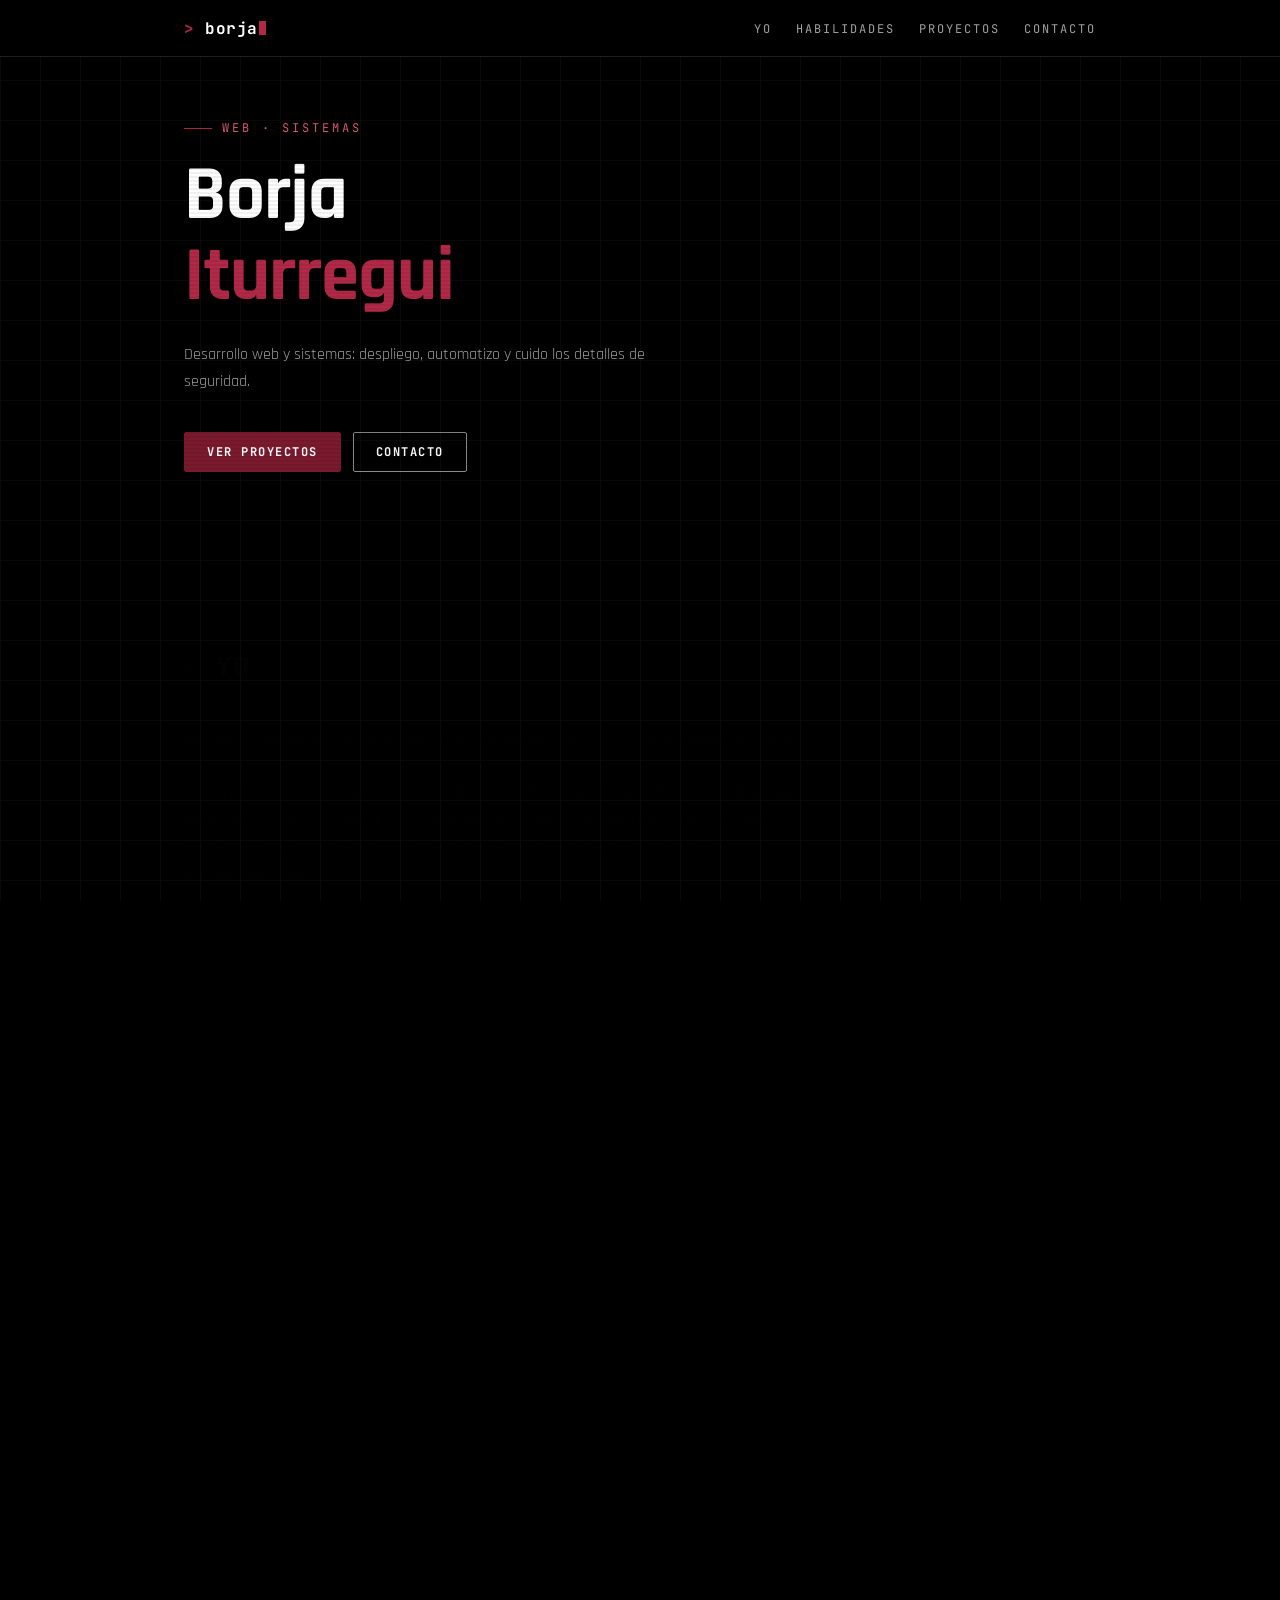
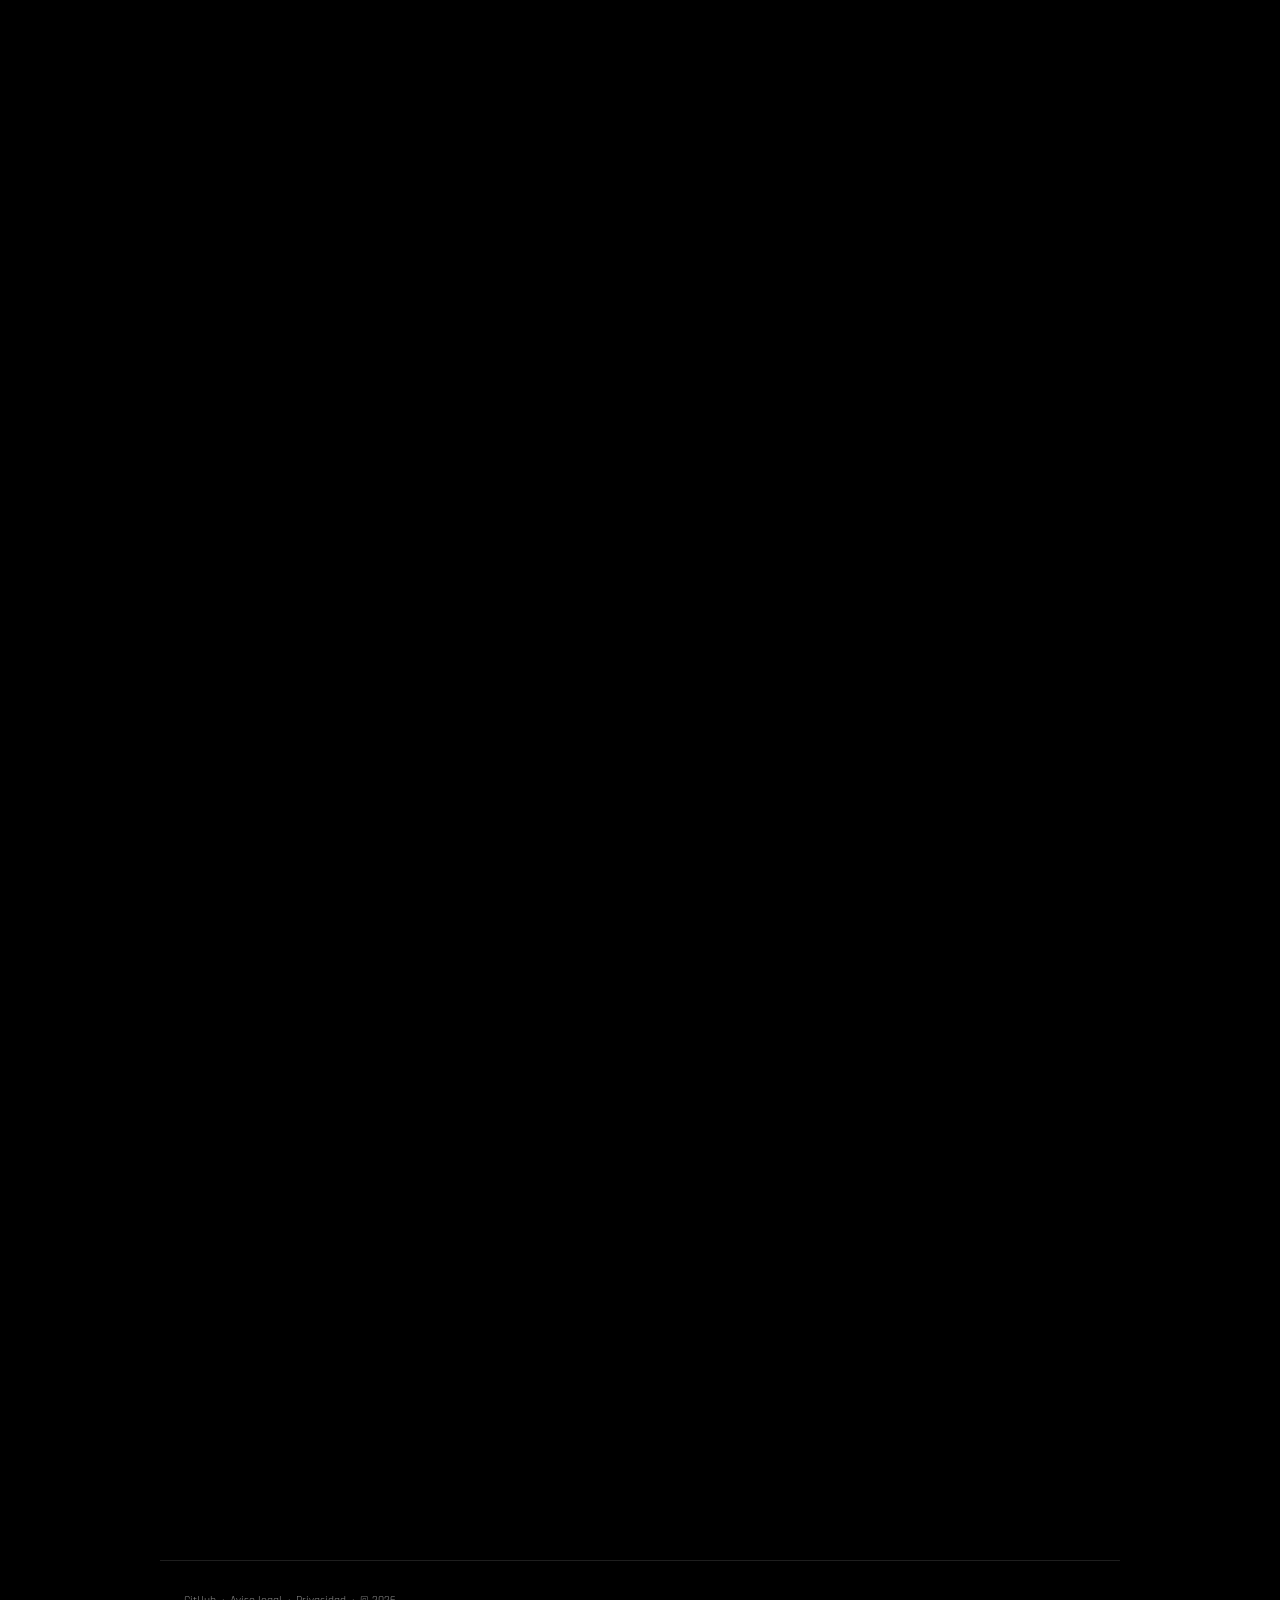
==== commit ad673786: "Habilidades v2: chips con icono y nombre, nueva tarjeta de Android y programación Co-Authored-By: Cl" ====
--- a/index.html
+++ b/index.html
@@ -127,47 +127,55 @@
     <!-- Web -->
     <div class="area-card reveal reveal-delay-1">
       <div class="area-name">Web</div>
-      <div class="area-tags skill-tags">
-        <span class="skill-icon"><img src="assets/icons/HTML.svg" alt="HTML" title="HTML" width="32" height="32"></span>
-        <span class="skill-icon"><img src="assets/icons/CSS.svg" alt="CSS" title="CSS" width="32" height="32"></span>
-        <span class="skill-icon"><img src="assets/icons/JavaScript.svg" alt="JavaScript" title="JavaScript" width="32" height="32"></span>
-        <span class="skill-icon"><img src="assets/icons/PHP-Dark.svg" alt="PHP" title="PHP" width="32" height="32"></span>
-        <span class="skill-icon"><img src="assets/icons/Wordpress.svg" alt="WordPress" title="WordPress" width="32" height="32"></span>
-        <span class="area-tag">WooCommerce</span>
-        <span class="area-tag">Elementor</span>
-        <span class="area-tag">FastAPI</span>
-      </div>
+      <ul class="area-tags skill-tags">
+        <li class="area-tag skill"><img src="assets/icons/HTML.svg" alt="" width="20" height="20">HTML</li>
+        <li class="area-tag skill"><img src="assets/icons/CSS.svg" alt="" width="20" height="20">CSS</li>
+        <li class="area-tag skill"><img src="assets/icons/JavaScript.svg" alt="" width="20" height="20">JavaScript</li>
+        <li class="area-tag skill"><img src="assets/icons/PHP-Dark.svg" alt="" width="20" height="20">PHP</li>
+        <li class="area-tag skill"><img src="assets/icons/Wordpress.svg" alt="" width="20" height="20">WordPress</li>
+        <li class="area-tag skill">WooCommerce</li>
+        <li class="area-tag skill">Elementor</li>
+        <li class="area-tag skill"><img src="assets/icons/FastAPI.svg" alt="" width="20" height="20">FastAPI</li>
+      </ul>
     </div>
 
     <!-- Sistemas y automatización -->
     <div class="area-card reveal reveal-delay-2">
       <div class="area-name">Sistemas y automatización</div>
-      <div class="area-tags skill-tags">
-        <span class="skill-icon"><img src="assets/icons/Python-Dark.svg" alt="Python" title="Python" width="32" height="32"></span>
-        <span class="skill-icon"><img src="assets/icons/Git.svg" alt="Git" title="Git" width="32" height="32"></span>
-        <span class="skill-icon"><img src="assets/icons/Windows-Dark.svg" alt="Windows" title="Windows" width="32" height="32"></span>
-        <span class="area-tag">Bash</span>
-        <span class="area-tag">GitHub Actions</span>
-        <span class="area-tag">pytest</span>
-      </div>
-    </div>
-
-    <!-- Datos -->
+      <ul class="area-tags skill-tags">
+        <li class="area-tag skill"><img src="assets/icons/Python-Dark.svg" alt="" width="20" height="20">Python</li>
+        <li class="area-tag skill"><img src="assets/icons/Bash-Dark.svg" alt="" width="20" height="20">Bash</li>
+        <li class="area-tag skill"><img src="assets/icons/Git.svg" alt="" width="20" height="20">Git</li>
+        <li class="area-tag skill">GitHub Actions</li>
+        <li class="area-tag skill">pytest</li>
+        <li class="area-tag skill"><img src="assets/icons/Windows-Dark.svg" alt="" width="20" height="20">Windows</li>
+        <li class="area-tag skill"><img src="assets/icons/Docker.svg" alt="" width="20" height="20">Docker</li>
+        <li class="area-tag skill"><img src="assets/icons/Nginx.svg" alt="" width="20" height="20">Nginx</li>
+        <li class="area-tag skill">SQL</li>
+        <li class="area-tag skill">MCP</li>
+        <li class="area-tag skill">Whisper</li>
+      </ul>
+    </div>
+
+    <!-- Android y programación -->
     <div class="area-card reveal reveal-delay-3">
-      <div class="area-name">Datos</div>
-      <div class="area-tags skill-tags">
-        <span class="area-tag">SQL</span>
-      </div>
+      <div class="area-name">Android y programación</div>
+      <ul class="area-tags skill-tags">
+        <li class="area-tag skill"><img src="assets/icons/Kotlin-Dark.svg" alt="" width="20" height="20">Kotlin</li>
+        <li class="area-tag skill"><img src="assets/icons/AndroidStudio-Dark.svg" alt="" width="20" height="20">Android Studio</li>
+        <li class="area-tag skill"><img src="assets/icons/C.svg" alt="" width="20" height="20">C</li>
+        <li class="area-tag skill"><img src="assets/icons/Sublime-Dark.svg" alt="" width="20" height="20">Sublime Text</li>
+      </ul>
     </div>
 
     <!-- Fundamentos de redes -->
     <div class="area-card reveal reveal-delay-4">
       <div class="area-name">Fundamentos de redes</div>
-      <div class="area-tags skill-tags">
-        <span class="area-tag">Wireshark</span>
-        <span class="area-tag">Nmap</span>
-        <span class="area-tag">GNS3</span>
-      </div>
+      <ul class="area-tags skill-tags">
+        <li class="area-tag skill">Wireshark</li>
+        <li class="area-tag skill">Nmap</li>
+        <li class="area-tag skill">GNS3</li>
+      </ul>
     </div>
 
   </div>
--- a/assets/css/base.css
+++ b/assets/css/base.css
@@ -7,10 +7,11 @@
   --border:  #1e1e1e;
   --red:     #7B1A2E;
   --red-hi:  #B22948;
+  --red-text: #DB5872; /* rojo para texto pequeño: ≥ 4,5:1 sobre negro, tarjetas y etiquetas rojas */
   --red-dim: rgba(123, 26, 46, 0.18);
   --white:   #ffffff;
   --muted:   #a0a0a0;
-  --dim:     #666666;
+  --dim:     #8a8a8a;
   --green:   #3fb950;
   --mono:    'JetBrains Mono', 'Courier New', monospace;
   --display: 'Rajdhani', sans-serif;
@@ -44,6 +45,9 @@
   opacity: 0.35; z-index: 0; pointer-events: none;
 }
 
+/* ── FOCO VISIBLE ── */
+a:focus-visible, button:focus-visible { outline: 2px solid var(--red-text); outline-offset: 3px; }
+
 /* ── KEYFRAMES ── */
 @keyframes fadeup { from { opacity: 0; transform: translateY(18px); } to { opacity: 1; transform: translateY(0); } }
 @keyframes blink  { 0%, 100% { opacity: 1; } 50% { opacity: 0; } }
--- a/assets/css/nav.css
+++ b/assets/css/nav.css
@@ -30,10 +30,10 @@
 .nav-links { display: flex; gap: 24px; list-style: none; }
 .nav-links a {
   font-family: var(--mono);
-  color: var(--muted); text-decoration: none; font-size: 11px;
+  color: var(--muted); text-decoration: none; font-size: 12px;
   letter-spacing: 2px; text-transform: uppercase; transition: color 0.2s; white-space: nowrap;
 }
-.nav-links a:hover { color: var(--red-hi); }
+.nav-links a:hover { color: var(--red-text); }
 
 .nav-burger { display: none; flex-direction: column; gap: 5px; background: none; border: none; cursor: crosshair; padding: 4px; }
 .nav-burger span { display: block; width: 22px; height: 2px; background: var(--white); transition: transform 0.3s, opacity 0.3s; }
@@ -55,7 +55,7 @@
   border-bottom: 1px solid var(--border); transition: color 0.2s, background 0.2s;
 }
 .nav-drawer a:last-child { border-bottom: none; }
-.nav-drawer a:hover { color: var(--red-hi); background: rgba(178,41,72,0.05); }
+.nav-drawer a:hover { color: var(--red-text); background: rgba(178,41,72,0.05); }
 
 @media (max-width: 720px) {
   .nav-links  { display: none; }
--- a/assets/css/hero.css
+++ b/assets/css/hero.css
@@ -9,7 +9,7 @@
   padding: 120px 0 80px;
 }
 
-.hero-tag { font-family: var(--mono); font-size: 11px; letter-spacing: 3px; text-transform: uppercase; color: var(--red-hi); margin-bottom: 20px; display: flex; align-items: center; gap: 10px; }
+.hero-tag { font-family: var(--mono); font-size: 12px; letter-spacing: 3px; text-transform: uppercase; color: var(--red-text); margin-bottom: 20px; display: flex; align-items: center; gap: 10px; }
 .hero-tag::before { content: ''; width: 28px; height: 1px; background: var(--red-hi); }
 
 .hero h1 { font-family: var(--display); font-size: clamp(44px, 6vw, 78px); font-weight: 700; line-height: 1.05; letter-spacing: -1px; margin-bottom: 24px; }
@@ -23,7 +23,7 @@
 .btn {
   display: inline-flex; align-items: center; gap: 8px;
   padding: 11px 22px; border-radius: 2px; font-family: var(--mono);
-  font-size: 11px; font-weight: 700; letter-spacing: 1.5px; text-transform: uppercase;
+  font-size: 12px; font-weight: 700; letter-spacing: 1.5px; text-transform: uppercase;
   text-decoration: none; transition: background 0.2s, border-color 0.2s, transform 0.2s;
 }
 .btn-primary { background: var(--red); color: var(--white); border: 1px solid var(--red); }
--- a/assets/css/sections.css
+++ b/assets/css/sections.css
@@ -1,4 +1,4 @@
-/* sections.css — Secciones de áreas, proyectos y contacto
+/* sections.css — Secciones Yo, habilidades, proyectos y contacto
    Autor: Borja Iturregui — borjaiturregui.github.io */
 
 /* ── ESTRUCTURA DE SECCIONES ── */
@@ -6,9 +6,13 @@
 .section-header { display: flex; align-items: center; gap: 14px; margin-bottom: 40px; }
 .section-header::after { content: ''; flex: 1; height: 1px; background: linear-gradient(90deg, var(--border), transparent); }
 .section-title { font-family: var(--display); font-size: 30px; font-weight: 700; letter-spacing: 0.5px; text-transform: uppercase; }
-.section-num { font-family: var(--mono); font-size: 11px; color: var(--red-hi); letter-spacing: 2px; }
+.section-num { font-family: var(--mono); font-size: 12px; color: var(--red-text); letter-spacing: 2px; }
 
-/* ── ÁREAS ── */
+/* ── YO ── */
+.yo-texto { max-width: 640px; }
+.yo-texto p { font-size: 16px; color: var(--muted); line-height: 1.7; }
+
+/* ── ÁREAS / HABILIDADES ── */
 .areas-grid {
   display: grid; grid-template-columns: 1fr 1fr; gap: 14px;
 }
@@ -35,17 +39,23 @@
 .area-list li::before { content: '→'; position: absolute; left: 0; color: var(--red-hi); }
 .area-tags { display: flex; flex-wrap: wrap; gap: 6px; }
 .area-tag {
-  font-family: var(--mono); font-size: 10px; padding: 4px 9px;
+  font-family: var(--mono); font-size: 12px; padding: 4px 9px;
   background: rgba(255,255,255,0.04); border: 1px solid var(--border);
   border-radius: 2px; color: var(--muted); letter-spacing: 0.5px;
 }
+
+/* Habilidades: chip con icono pequeño (20 px) y nombre siempre visible, 32 px de alto */
+.skill-tags { list-style: none; gap: 8px; align-items: center; }
+.skill-tags .area-tag.skill { display: inline-flex; align-items: center; gap: 8px; height: 32px; padding: 0 12px; font-size: 12px; }
+.skill-tags .area-tag.skill:has(img) { padding-left: 6px; }
+.skill-tags .area-tag.skill img { width: 20px; height: 20px; border-radius: 4px; display: block; }
 
 /* ── PROYECTOS ── */
 .projects-block { margin-bottom: 40px; }
 .projects-block:last-child { margin-bottom: 0; }
 
 .block-label {
-  font-family: var(--mono); font-size: 10px; letter-spacing: 3px; text-transform: uppercase;
+  font-family: var(--mono); font-size: 12px; letter-spacing: 3px; text-transform: uppercase;
   color: var(--muted); margin-bottom: 16px; display: flex; align-items: center; gap: 10px;
 }
 .block-label::after { content: ''; flex: 1; height: 1px; background: var(--border); }
@@ -68,22 +78,22 @@
 .project-card.featured { grid-column: 1 / -1; }
 .project-card.client { border-left: 3px solid var(--red-hi); }
 
-.proj-tag { font-family: var(--mono); font-size: 10px; letter-spacing: 2px; text-transform: uppercase; color: var(--red-hi); margin-bottom: 8px; overflow-wrap: anywhere; }
+.proj-tag { font-family: var(--mono); font-size: 12px; letter-spacing: 2px; text-transform: uppercase; color: var(--red-text); margin-bottom: 8px; overflow-wrap: anywhere; }
 .proj-name { font-family: var(--display); font-size: 21px; font-weight: 700; color: var(--white); margin-bottom: 8px; }
 .proj-desc { font-size: 14px; color: var(--muted); line-height: 1.7; margin-bottom: 14px; }
 .proj-result {
-  font-family: var(--mono); font-size: 11px; color: var(--green);
+  font-family: var(--mono); font-size: 12px; color: var(--green);
   display: flex; align-items: flex-start; gap: 8px; margin-bottom: 14px; line-height: 1.6;
 }
 .proj-result::before { content: "▸"; flex-shrink: 0; margin-top: 1px; }
 .proj-stack { display: flex; flex-wrap: wrap; gap: 6px; }
-.stack-chip { font-family: var(--mono); font-size: 10px; padding: 3px 8px; background: var(--red-dim); border: 1px solid rgba(178,41,72,0.3); border-radius: 2px; color: var(--red-hi); letter-spacing: 0.5px; }
+.stack-chip { font-family: var(--mono); font-size: 12px; padding: 3px 8px; background: var(--red-dim); border: 1px solid rgba(178,41,72,0.3); border-radius: 2px; color: var(--red-text); letter-spacing: 0.5px; }
 .stack-chip.neutral { background: rgba(255,255,255,0.04); border-color: var(--border); color: var(--muted); }
 
 /* La etiqueta (LIVE) flota a la derecha en vez de ir superpuesta: el texto que no cabe
    a su lado baja de línea, así nunca queda debajo aunque la pantalla sea estrecha
    o el texto esté ampliado. Los márgenes negativos la mantienen a 14px del borde. */
-.proj-status { font-family: var(--mono); float: right; margin: -8px -8px 8px 12px; font-size: 9px; letter-spacing: 1px; text-transform: uppercase; padding: 3px 8px; border-radius: 2px; }
+.proj-status { font-family: var(--mono); float: right; margin: -8px -8px 8px 12px; font-size: 11px; letter-spacing: 1px; text-transform: uppercase; padding: 3px 8px; border-radius: 2px; }
 .status-live { background: rgba(63,185,80,0.1); border: 1px solid rgba(63,185,80,0.3); color: var(--green); }
 
 /* ── CONTACTO ── */
@@ -95,14 +105,14 @@
   border-radius: 4px; padding: 24px; max-width: 640px;
   display: flex; flex-direction: column; gap: 10px;
 }
-.contact-label { font-family: var(--mono); font-size: 11px; letter-spacing: 3px; text-transform: uppercase; color: var(--muted); }
+.contact-label { font-family: var(--mono); font-size: 12px; letter-spacing: 3px; text-transform: uppercase; color: var(--muted); }
 .contact-email {
   font-family: var(--mono); font-size: clamp(15px, 4vw, 20px); font-weight: 700;
   color: var(--white); text-decoration: none; overflow-wrap: anywhere; transition: color 0.2s;
 }
-.contact-email:hover, .contact-email:focus-visible { color: var(--red-hi); }
+.contact-email:hover, .contact-email:focus-visible { color: var(--red-text); }
 .contact-notas { list-style: none; display: flex; flex-direction: column; gap: 6px; margin-top: 6px; }
 .contact-notas li { font-family: var(--mono); font-size: 12px; color: var(--muted); padding-left: 16px; position: relative; }
 .contact-notas li::before { content: '→'; position: absolute; left: 0; color: var(--red-hi); }
-.contact-privacidad { font-size: 12px; color: #6b6b6b; line-height: 1.6; margin-top: 8px; }
-.contact-privacidad a { color: #C94E6A; text-underline-offset: 3px; }
+.contact-privacidad { font-size: 12px; color: var(--dim); line-height: 1.6; margin-top: 8px; }
+.contact-privacidad a { color: var(--red-text); text-underline-offset: 3px; }
--- a/assets/css/footer.css
+++ b/assets/css/footer.css
@@ -6,20 +6,20 @@
   max-width: 960px; margin: 0 auto; padding: 24px;
   display: flex; justify-content: space-between; align-items: center; flex-wrap: wrap; gap: 8px;
 }
-footer p { font-size: 11px; color: var(--dim); }
+footer p { font-size: 12px; color: var(--dim); }
 footer a { color: var(--muted); text-decoration: none; transition: color 0.2s; }
-footer a:hover { color: var(--red-hi); }
+footer a:hover { color: var(--red-text); }
 
 /* ── Legal ── */
 .footer-legal {
   width: 100%;
   margin-top: 8px;
   font-size: 0.75rem;
-  color: #6b6b6b;
+  color: var(--dim);
   white-space: nowrap;
 }
-.footer-legal a { color: #6b6b6b; }
-.footer-legal a:hover { color: #C94E6A; /* RojoVino400 */ }
+.footer-legal a { color: var(--dim); }
+.footer-legal a:hover { color: var(--red-text); }
 
 @media (max-width: 520px) {
   .footer-legal {
